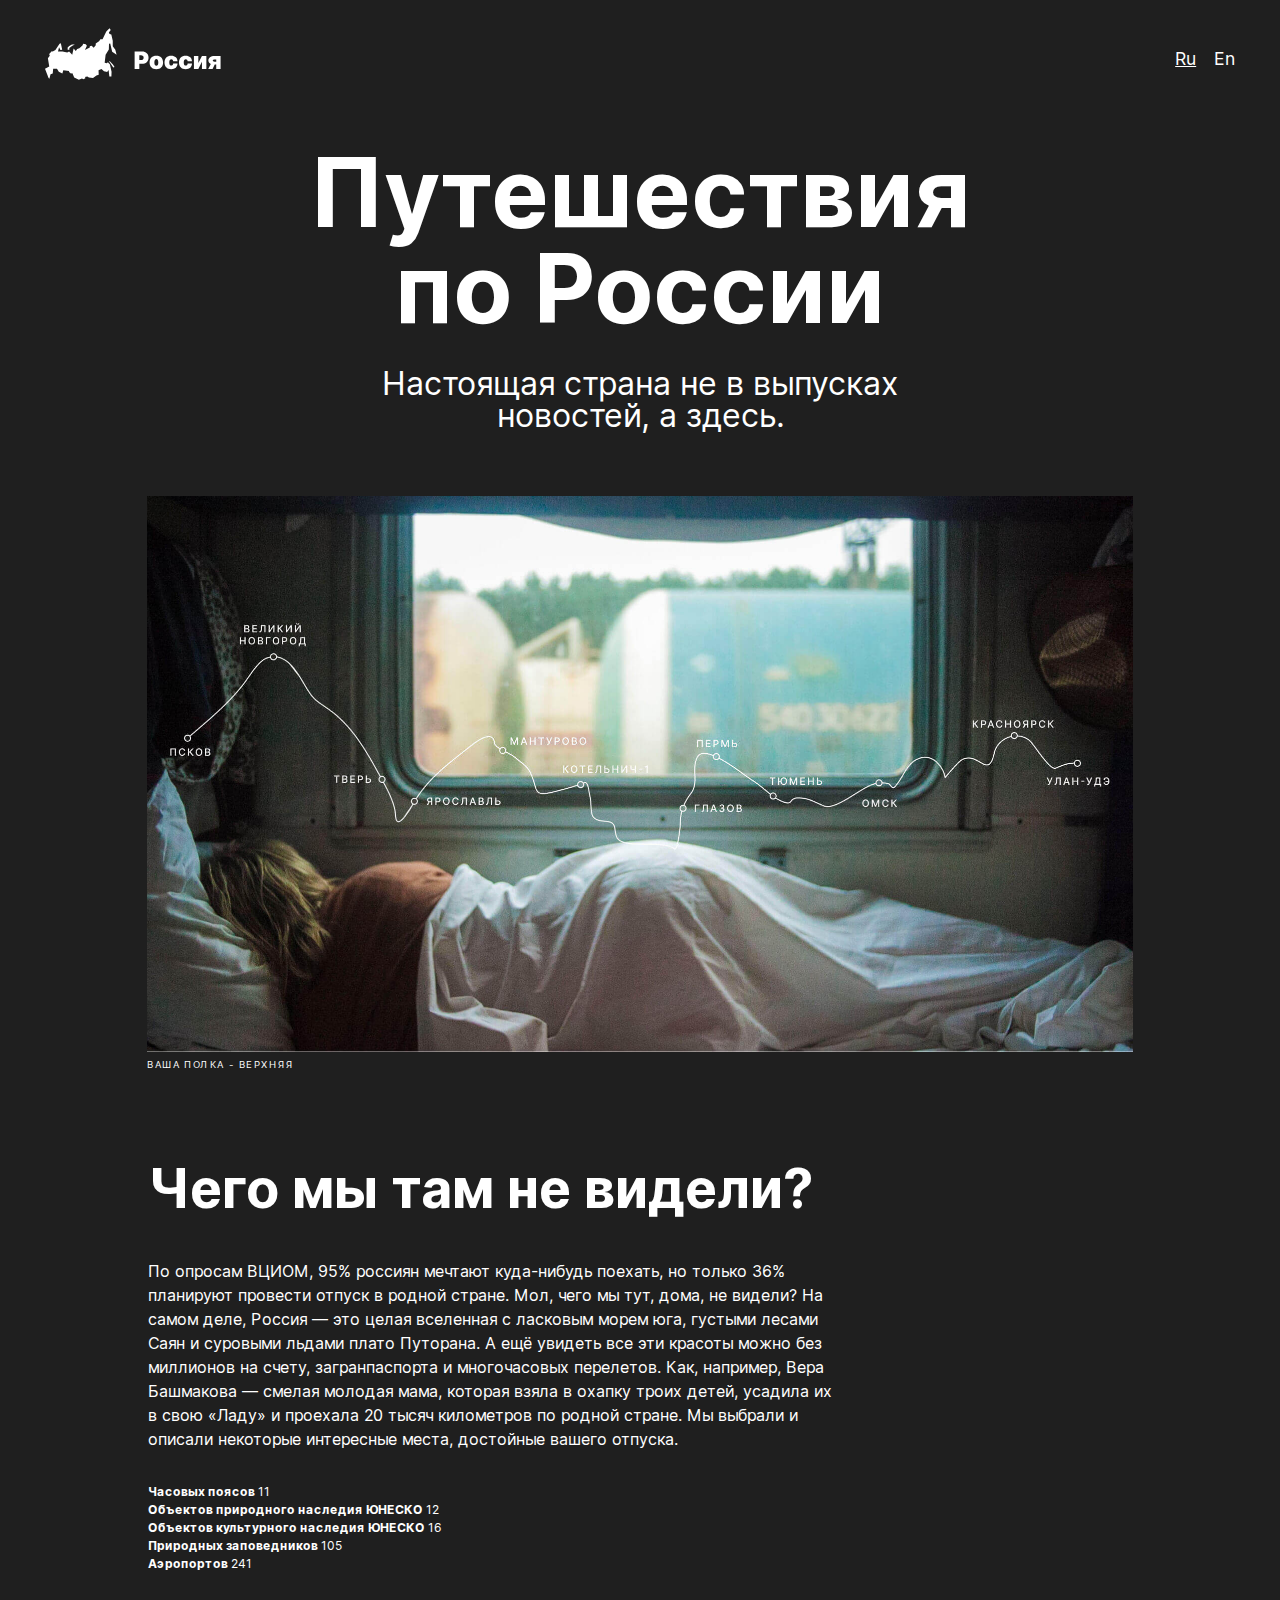
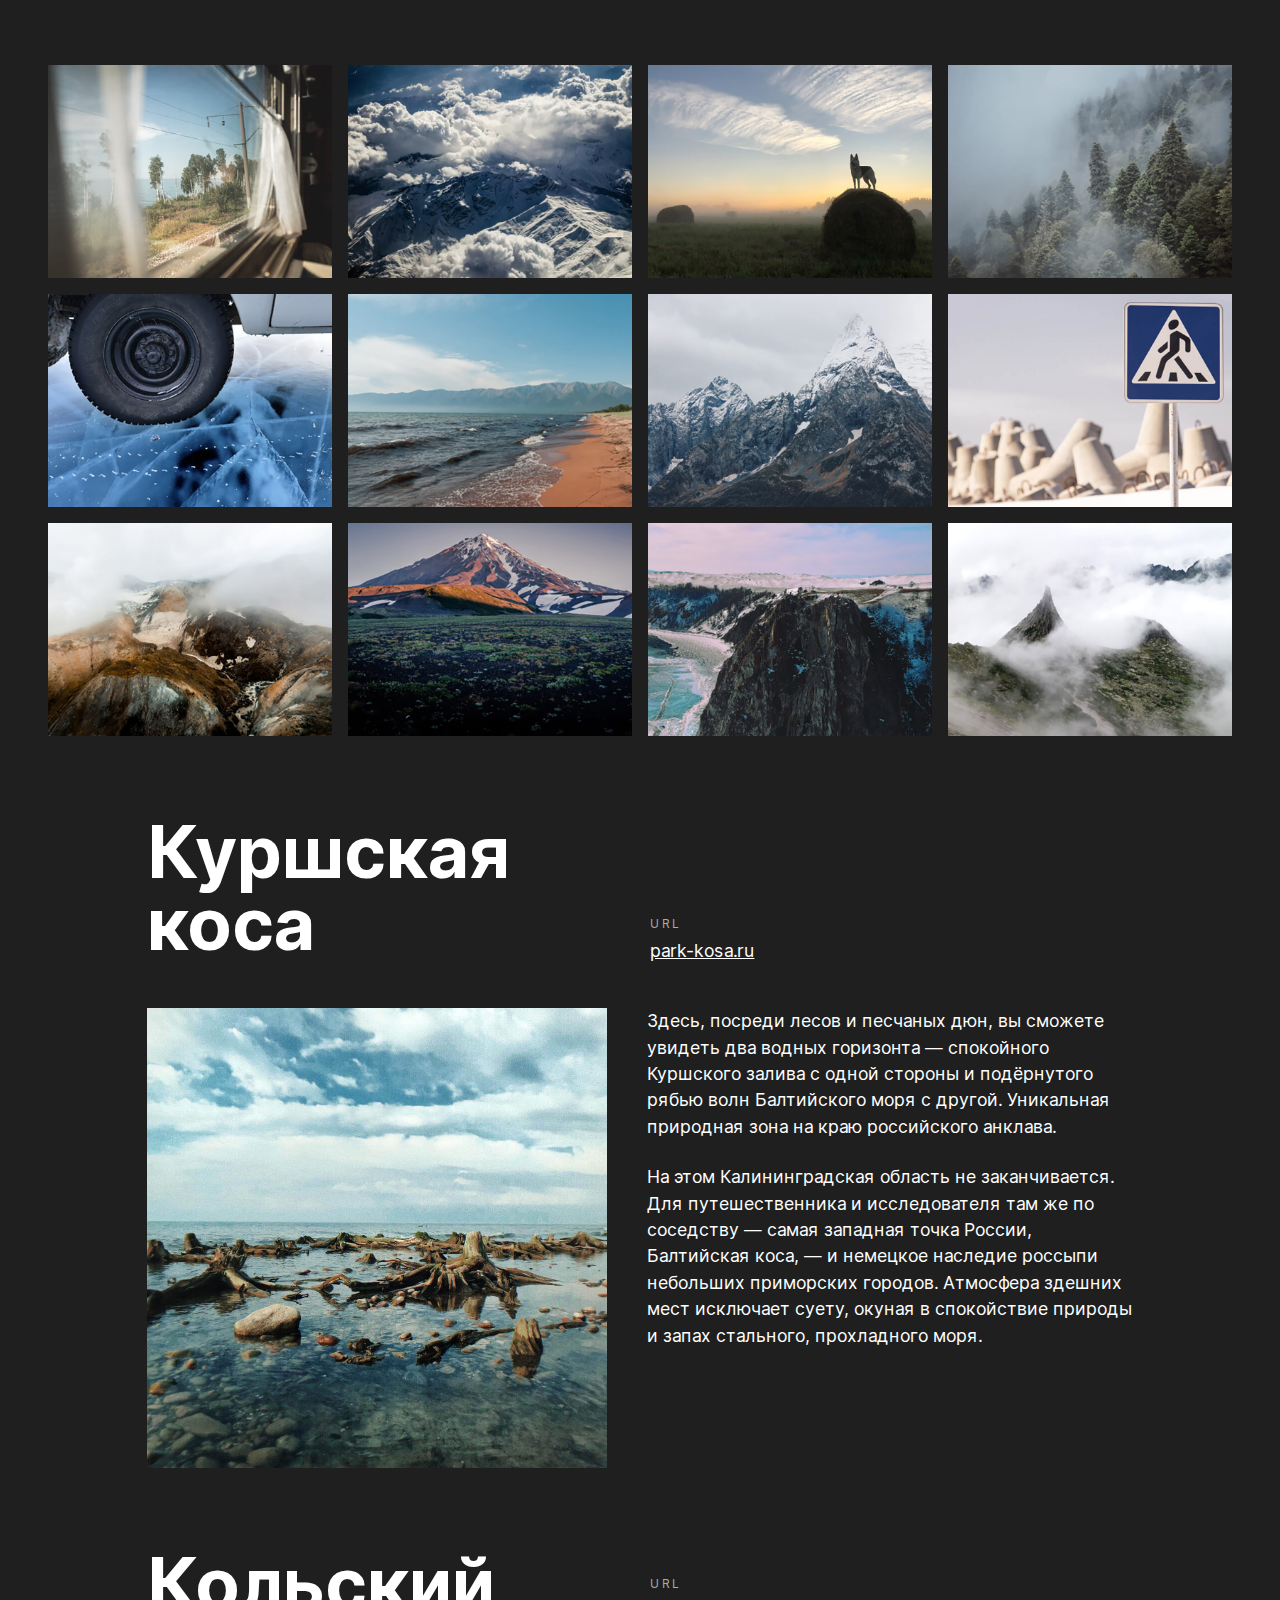
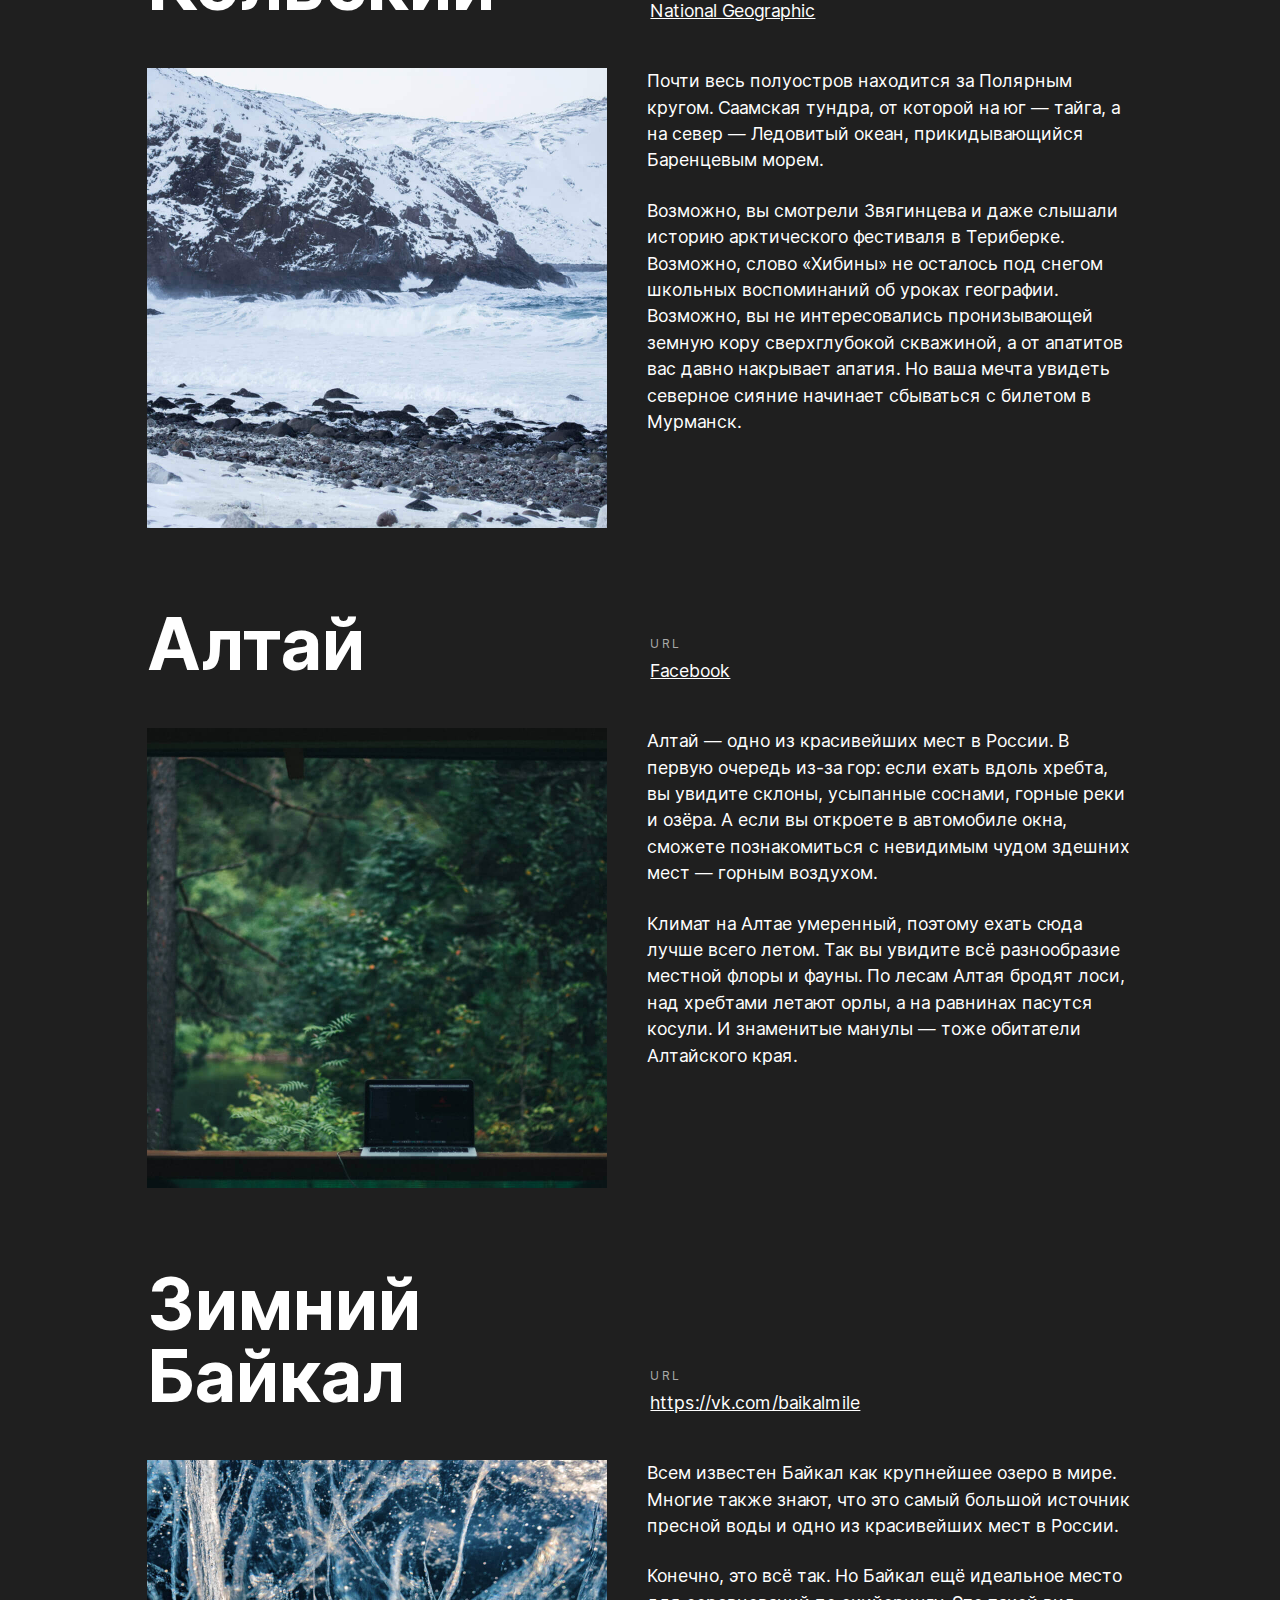
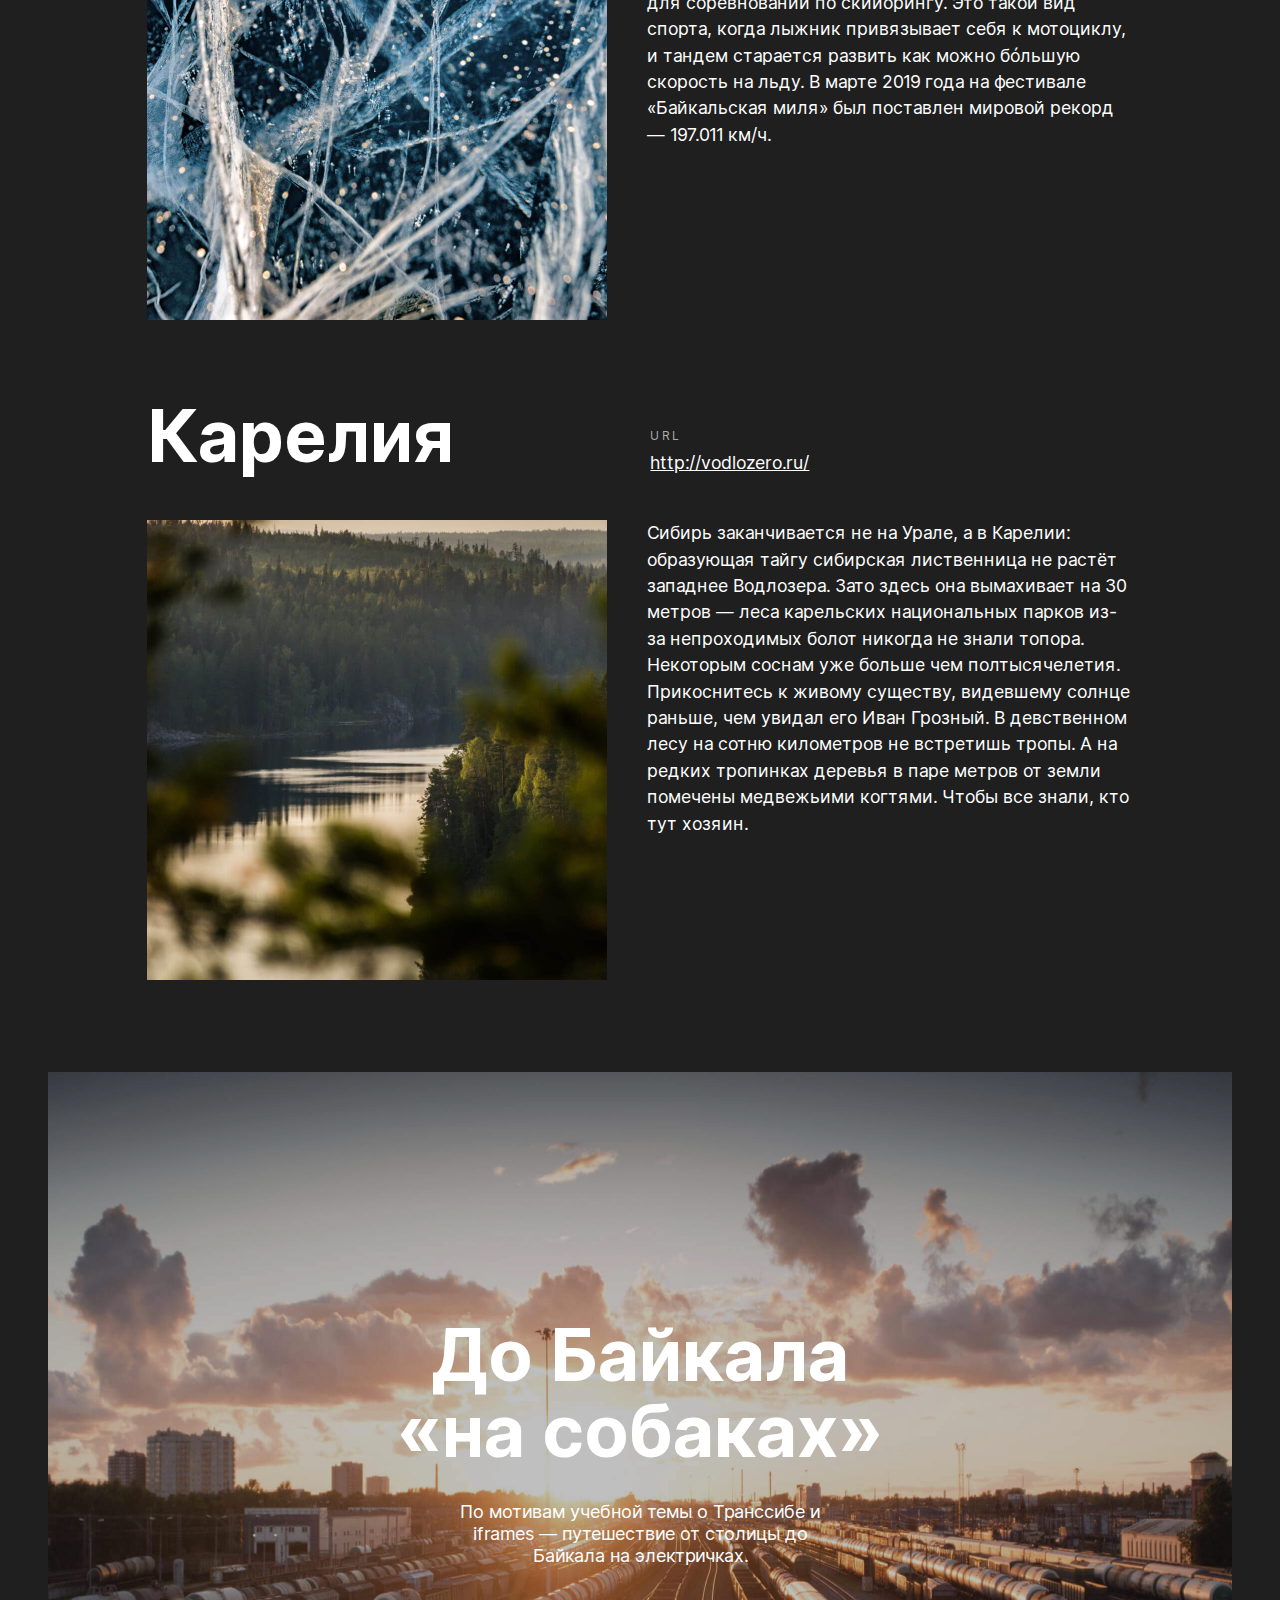
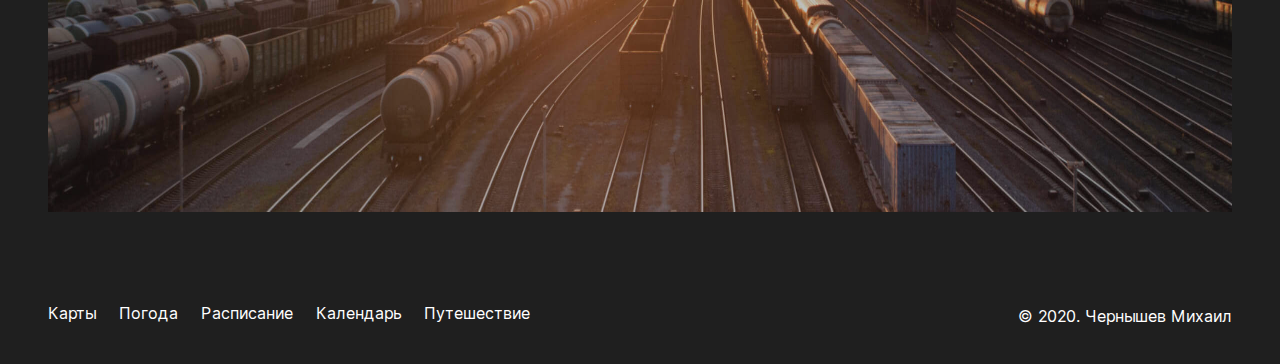
==== index.html @ 27716bd6 "Add files via upload" ====
<!DOCTYPE html>
<html lang="en">
<head>
    <meta charset="UTF-8">
    <meta name="viewport" content="width=device-width, initial-scale=1.0">
    <meta name="viewport" content="width=device-width, initial-scale=1">
    <html lang="ru">
    <link rel="stylesheet" href="./pages/index.css"> 
    <title>russian-travel</title>
</head>
<body>
    <div class="page">
        <header class="header">
            <img class="header__logo" src="./sprint-3-images/header-logo.svg" alt="логотип">
            <p class="header__lang-link">Ru</p>
            <p class="header__lang-link">En</p>
        </header>

        <main class="content">
            <section class="lead">
                <h1 class="lead__title">Путешествия по России</h1>
                <h2 class="lead__subtitle">Настоящая страна не в выпусках новостей, а здесь.</h2>
                <img class="lead__image" src="./sprint-3-images/lead-polka.jpg" alt="Фотография из поезда">
                <p class="lead__caption">Ваша полка - верхняя</p>
            </section>

            <section class="intro">
                <h2 class="intro__title">Чего мы там не видели?</h2>
                <p class="intro__text">По опросам ВЦИОМ, 95% россиян мечтают куда-нибудь поехать, но только 36% планируют провести отпуск в родной стране. Мол, чего мы тут, дома, не видели? На самом деле, Россия — это целая вселенная с ласковым морем юга, густыми лесами Саян и суровыми льдами плато Путорана. А ещё увидеть все эти красоты можно без миллионов на счету, загранпаспорта и многочасовых перелетов. Как, например, Вера Башмакова — смелая молодая мама, которая взяла в охапку троих детей, усадила их в свою «Ладу» и проехала 20 тысяч километров по родной стране. Мы выбрали и описали некоторые интересные места, достойные вашего отпуска.</p>
                <ul class="intro__list">
                    <li><b>Часовых поясов</b> 11</li>
                    <li><b>Объектов природного наследия ЮНЕСКО</b> 12</li>
                    <li><b>Объектов культурного наследия ЮНЕСКО</b> 16</li>
                    <li><b>Природных заповедников</b> 105</li>
                    <li><b>Аэропортов</b> 241</li>
                </ul>
            </section>
            <section class="photo-grid">
                <img class="photo-grid__item" src="./sprint-3-images/photo-grid-train.jpg" alt="Здесь была красивая картинка из путешествия">
                <img class="photo-grid__item" src="./sprint-3-images/photo-grid-atharva-tulsi.jpg" alt="Здесь была красивая картинка из путешествия">
                <img class="photo-grid__item" src="./sprint-3-images/photo-grid-tuman.jpg" alt="Здесь была красивая картинка из путешествия">
                <img class="photo-grid__item" src="./sprint-3-images/photo-grid-sochi.jpg" alt="Здесь была красивая картинка из путешествия">
                <img class="photo-grid__item" src="./sprint-3-images/photo-grid-arisa.jpg" alt="Здесь была красивая картинка из путешествия">
                <img class="photo-grid__item" src="./sprint-3-images/photo-grid-baikal.jpg" alt="Здесь была красивая картинка из путешествия">
                <img class="photo-grid__item" src="./sprint-3-images/photo-grid-elbrus.jpg" alt="Здесь была красивая картинка из путешествия">
                <img class="photo-grid__item" src="./sprint-3-images/photo-grid-kondratiev.jpg" alt="Здесь была красивая картинка из путешествия">
                <img class="photo-grid__item" src="./sprint-3-images/photo-grid-kamchatka-1.jpg" alt="Здесь была красивая картинка из путешествия">
                <img class="photo-grid__item" src="./sprint-3-images/photo-grid-kamchatka-2.jpg" alt="Здесь была красивая картинка из путешествия">
                <img class="photo-grid__item" src="./sprint-3-images/photo-grid-baikal-2.jpg" alt="Здесь была красивая картинка из путешествия">
                <img class="photo-grid__item" src="./sprint-3-images/photo-grid-ergaki.jpg" alt="Здесь была красивая картинка из путешествия">
            </section>
            <section class="places">
                <div class="place">
                    <div class="place__row_top">
                        <h2 class="place__title">Куршская коса</h2>
                        <div class="place__website">
                            <p class="place__website__url-heading">URL</p>
                            <a class="place__website__link" href="http://park-kosa.ru">park-kosa.ru</a>
                        </div>
                    </div>
                    <div class="place__row_bottom">
                        <img class="place__image" src="./sprint-3-images/place-kosa.jpg" alt="фотография красот России">
                        <div class="place__text">    
                            <p class="place__paragraph">Здесь, посреди лесов и песчаных дюн, вы сможете увидеть два водных горизонта — спокойного Куршского залива с одной стороны и подёрнутого рябью волн Балтийского моря с другой. Уникальная природная зона на краю российского анклава.</p>
                            <p class="place__paragraph">На этом Калининградская область не заканчивается. Для путешественника и исследователя там же по соседству — самая западная точка России, Балтийская коса, — и немецкое наследие россыпи небольших приморских городов. Атмосфера здешних мест исключает суету, окуная в спокойствие природы и запах стального, прохладного моря.</p>
                        </div>
                    </div>
                </div>

                <div class="place">
                    <div class="place__row_top">
                        <h2 class="place__title">Кольский</h2>
                        <div class="place__website">
                            <p class="place__website__url-heading">URL</p>
                            <a class="place__website__link" href="https://yourshot.nationalgeographic.com/photos/?keywords=kolskiy">National Geographic</a>
                        </div>
                    </div>
                    <div class="place__row_bottom">
                        <img class="place__image" src="./sprint-3-images/place-kolsky.jpg" alt="фотография красот России">
                        <div class="place__text">    
                            <p class="place__paragraph">Почти весь полуостров находится за Полярным кругом. Саамская тундра, от которой на юг — 
                                тайга, а на север — Ледовитый океан, прикидывающийся Баренцевым морем.</p>
                            <p class="place__paragraph">Возможно, вы смотрели Звягинцева и даже слышали историю арктического фестиваля в Териберке. Возможно, слово «Хибины» не осталось под снегом школьных воспоминаний об уроках географии. Возможно, вы не интересовались пронизывающей земную кору сверхглубокой скважиной, а от апатитов вас давно накрывает апатия. Но ваша мечта увидеть северное сияние начинает сбываться с билетом
                                в Мурманск.</p>
                        </div>
                    </div>
                </div>

                <div class="place">
                    <div class="place__row_top">
                        <h2 class="place__title">Алтай</h2>
                        <div class="place__website">
                            <p class="place__website__url-heading">URL</p>
                            <a class="place__website__link" href="https://www.facebook.com/vera.bashmakova/posts/10156011613718822">Facebook</a>
                        </div>
                    </div>
                    <div class="place__row_bottom">
                        <img class="place__image" src="./sprint-3-images/place-altai.jpg" alt="фотография красот России">
                        <div class="place__text">    
                            <p class="place__paragraph">Алтай — одно из красивейших мест в России. 
                                В первую очередь из-за гор: если ехать вдоль хребта, вы увидите склоны, усыпанные соснами, горные реки и озёра. А если вы откроете в автомобиле окна, сможете познакомиться с невидимым чудом здешних мест — горным воздухом.</p>
                            <p class="place__paragraph">Климат на Алтае умеренный, поэтому ехать сюда лучше всего летом. Так вы увидите всё разнообразие местной флоры и фауны. По лесам Алтая бродят лоси, над хребтами летают орлы, а на равнинах пасутся косули. И знаменитые манулы — тоже обитатели Алтайского края.</p>
                        </div>
                    </div>
                </div>

                <div class="place">
                    <div class="place__row_top">
                        <h2 class="place__title">Зимний Байкал</h2>
                        <div class="place__website">
                            <p class="place__website__url-heading">URL</p>
                            <a class="place__website__link" href="https://vk.com/baikalmile">https://vk.com/baikalmile</a>
                        </div>
                    </div>
                    <div class="place__row_bottom">
                        <img class="place__image" src="./sprint-3-images/place-winter-baikal.jpg" alt="фотография красот России">                        
                        <div class="place__text">    
                            <p class="place__paragraph">Всем известен Байкал как крупнейшее озеро 
                                в мире. Многие также знают, что это самый большой источник пресной воды и одно из красивейших мест в России.</p>
                            <p class="place__paragraph">Конечно, это всё так. Но Байкал ещё идеальное место для соревнований по скийорингу. Это такой вид спорта, когда лыжник привязывает себя 
                                к мотоциклу, и тандем старается развить как можно бóльшую скорость на льду. В марте 2019 года на фестивале «Байкальская миля» был поставлен мировой рекорд — 197.011 км/ч.</p>
                        </div>
                    </div>
                </div>

                <div class="place">
                    <div class="place__row_top">
                        <h2 class="place__title">Карелия</h2>
                        <div class="place__website">
                            <p class="place__website__url-heading">URL</p>
                            <a class="place__website__link" href="http://vodlozero.ru">http://vodlozero.ru/</a>
                        </div>
                    </div>
                    <div class="place__row_bottom">
                        <img class="place__image" src="./sprint-3-images/place-karelia.jpg" alt="фотография красот России">
                        <div class="place__text">
                            <p class="place__paragraph">Сибирь заканчивается не на Урале, а в Карелии: образующая тайгу сибирская лиственница не растёт западнее Водлозера. Зато здесь она вымахивает на 30 метров — леса карельских национальных парков из-за непроходимых болот никогда не знали топора. Некоторым соснам уже больше чем полтысячелетия. Прикоснитесь к живому существу, видевшему солнце раньше, чем увидал его Иван Грозный. 
                            В девственном лесу на сотню километров не встретишь тропы. А на редких тропинках деревья 
                            в паре метров от земли помечены медвежьими когтями. Чтобы все знали, кто тут хозяин.</p>
                        </div>
                    </div>
                </div>

            </section>
            <section class="cover">
                <a href="https://stampsy.com/na-elektrichkakh-do-baikala">
                    <div class="cover__overlay">
                        <h2 class="cover__title">До Байкала «на собаках»</h2>
                        <h3 class="cover__subtitle">По мотивам учебной темы о Транссибе и iframes — путешествие от столицы до Байкала на электричках.</h3>
                    </div>
                    <div class="cover__background">
                        <img class="cover__background" src="./sprint-3-images/cover-trains.jpg" alt="Тут была фотография стоянки поездов"> 
                    </div>
                </a>
                
                
            </section>
        </main>
        
        <footer class="footer">
            <a class="footer__link" href="https://yandex.ru/maps">Карты</a>
            <a class="footer__link" href="https://yandex.ru/pogoda">Погода</a>
            <a class="footer__link" href="https://rasp.yandex.ru">Расписание</a>
            <a class="footer__link" href="https://calendar.yandex.ru">Календарь</a>
            <a class="footer__link" href="https://travel.yandex.ru">Путешествие</a>
            <p class="footer__copyright">&copy; 2020. Чернышев Михаил</p>
        </footer> 
    </div>
                        
</body>
</html>
---- pages/index.css ----
@import url(../root/normalize.css);
@import url(../blocks/cover/cover.css);
@import url(../blocks/footer/footer.css);
@import url(../blocks/header/header.css);
@import url(../blocks/intro/intro.css);
@import url(../blocks/lead/lead.css);
@import url(../blocks/photo-grid/photo-grid.css);
@import url(../blocks/places/places.css);
@import url(../blocks/page/page.css);
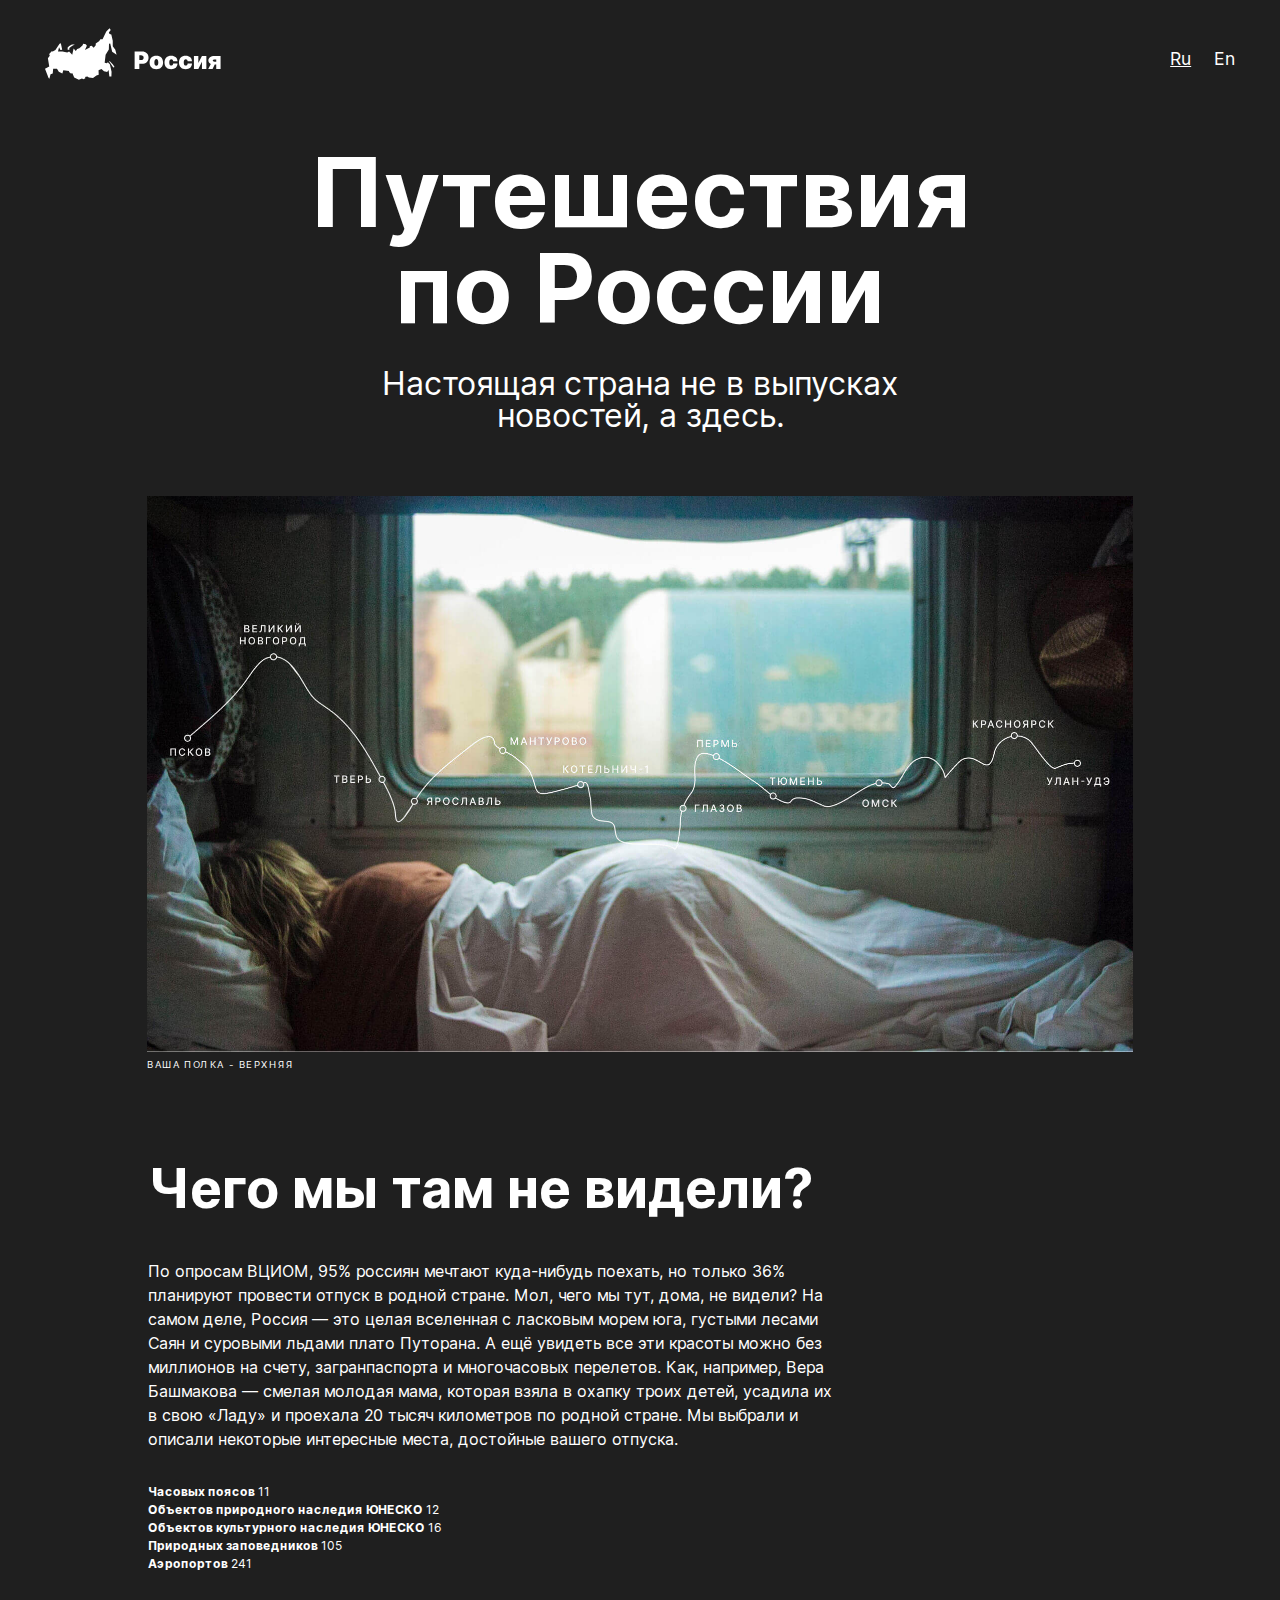
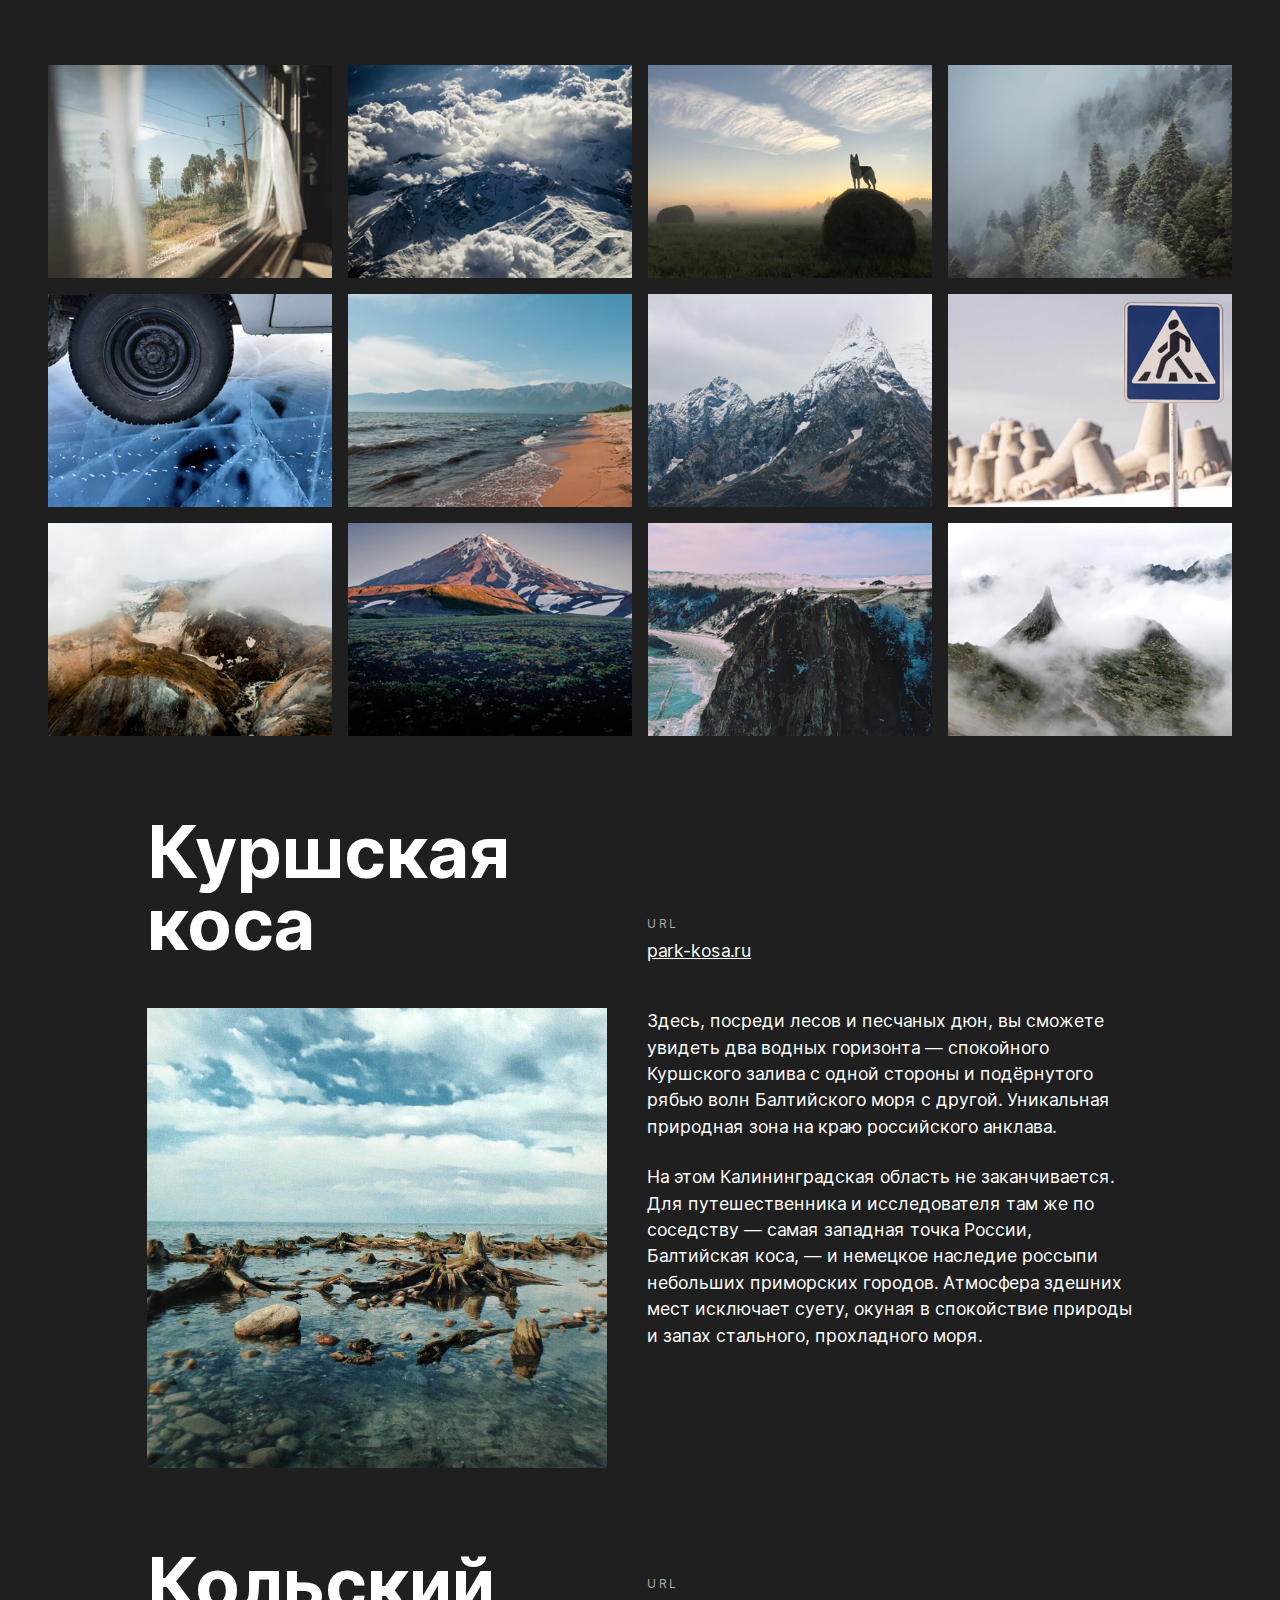
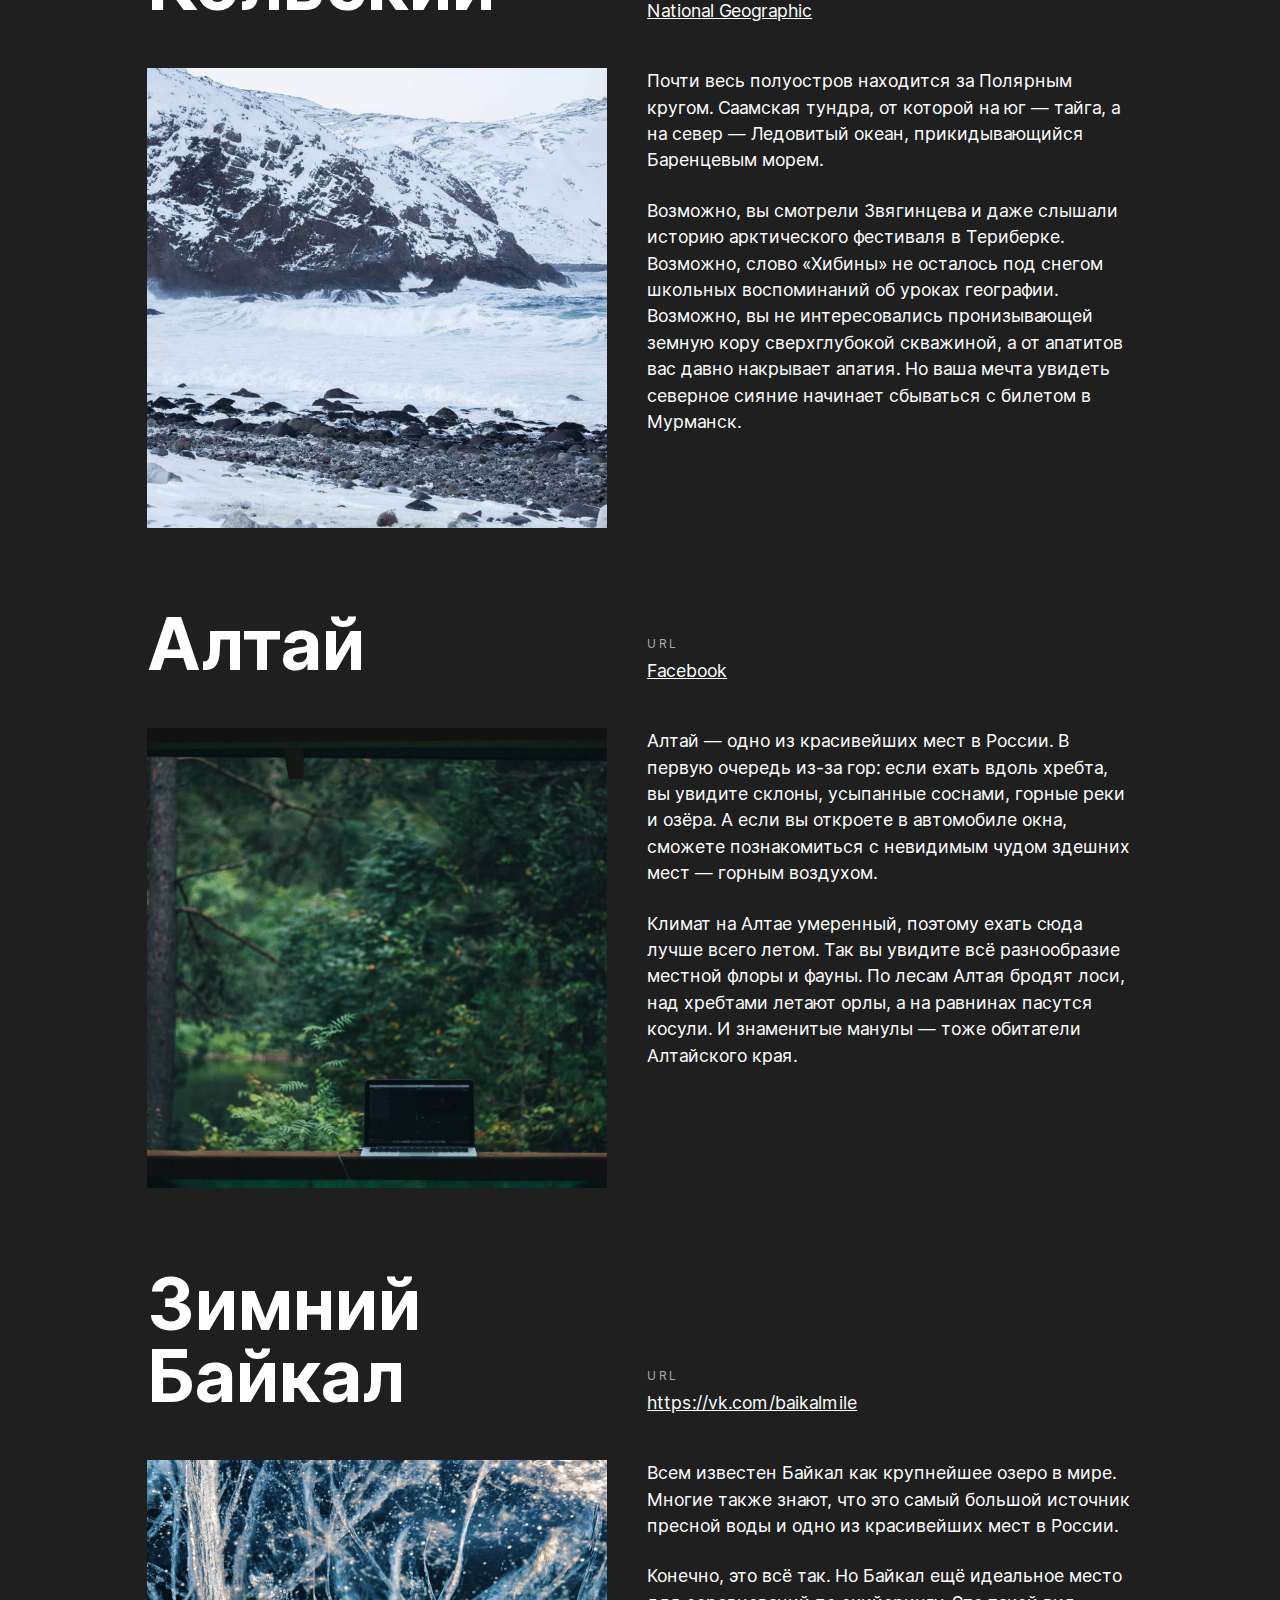
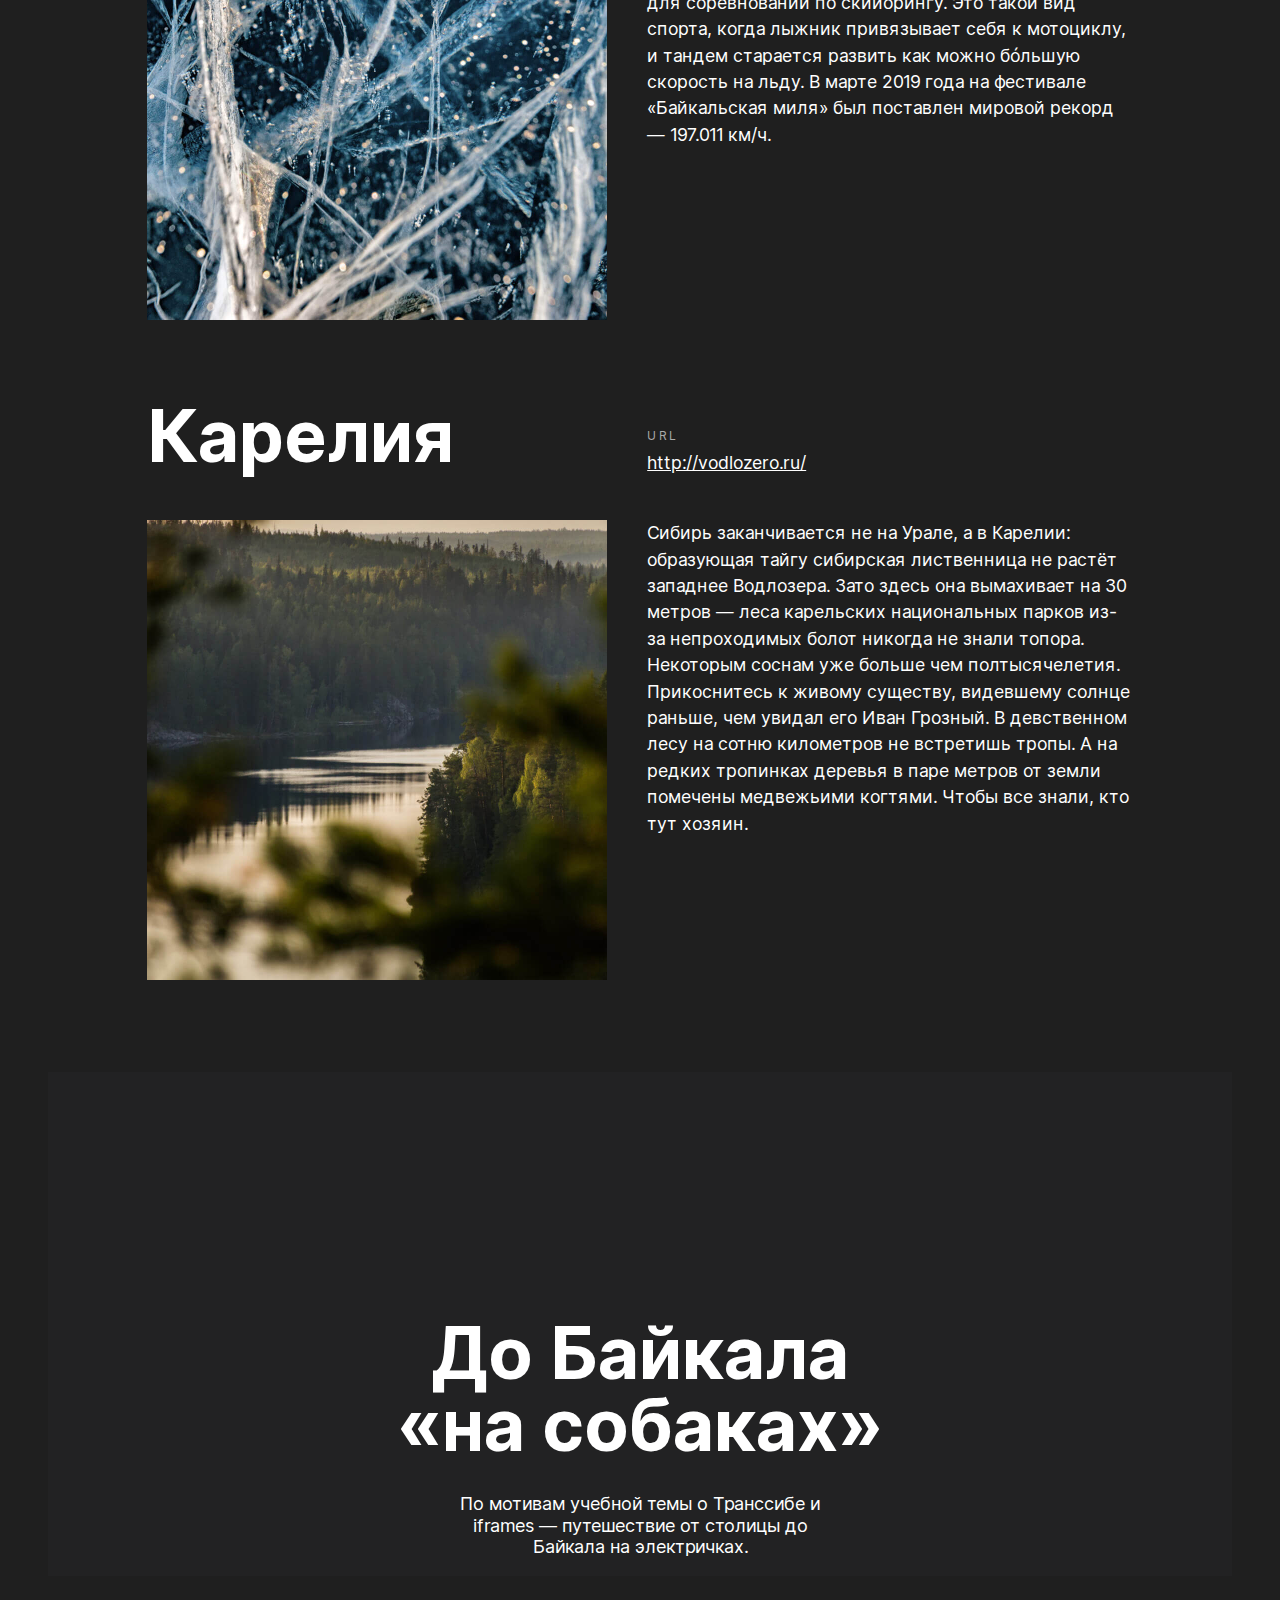
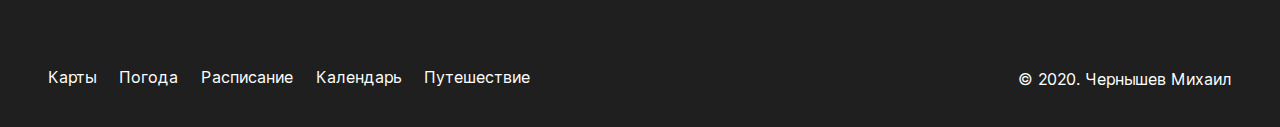
==== commit d9fdbe9a: "Add files via upload" ====
--- a/index.html
+++ b/index.html
@@ -1,10 +1,8 @@
 <!DOCTYPE html>
-<html lang="en">
+<html lang="ru">
 <head>
     <meta charset="UTF-8">
     <meta name="viewport" content="width=device-width, initial-scale=1.0">
-    <meta name="viewport" content="width=device-width, initial-scale=1">
-    <html lang="ru">
     <link rel="stylesheet" href="./pages/index.css"> 
     <title>russian-travel</title>
 </head>
@@ -12,8 +10,10 @@
     <div class="page">
         <header class="header">
             <img class="header__logo" src="./sprint-3-images/header-logo.svg" alt="логотип">
-            <p class="header__lang-link">Ru</p>
-            <p class="header__lang-link">En</p>
+            <div clas="header__lang-link">
+                <p class="header__lang-link">Ru</p>
+                <p class="header__lang-link">En</p> 
+            </div>
         </header>
 
         <main class="content">
@@ -142,19 +142,13 @@
                 </div>
 
             </section>
+
             <section class="cover">
-                <a href="https://stampsy.com/na-elektrichkakh-do-baikala">
-                    <div class="cover__overlay">
-                        <h2 class="cover__title">До Байкала «на собаках»</h2>
-                        <h3 class="cover__subtitle">По мотивам учебной темы о Транссибе и iframes — путешествие от столицы до Байкала на электричках.</h3>
-                    </div>
-                    <div class="cover__background">
-                        <img class="cover__background" src="./sprint-3-images/cover-trains.jpg" alt="Тут была фотография стоянки поездов"> 
-                    </div>
-                </a>
-                
-                
-            </section>
+                <a href="https://stampsy.com/na-elektrichkakh-do-baikala" class="cover__overlay">
+                  <h2 class="cover__title">До Байкала «на собаках»</h2>
+                   <p class="cover__subtitle">По мотивам учебной темы о Транссибе и iframes — путешествие от столицы до Байкала на электричках.</p>
+                </a>              
+    </section>
         </main>
         
         <footer class="footer">
--- a/pages/index.css
+++ b/pages/index.css
@@ -5,5 +5,17 @@
 @import url(../blocks/intro/intro.css);
 @import url(../blocks/lead/lead.css);
 @import url(../blocks/photo-grid/photo-grid.css);
-@import url(../blocks/places/places.css);
-@import url(../blocks/page/page.css);+@import url(../blocks/place/place.css);
+@import url(../blocks/page/page.css);
+
+@font-face{
+    src: url('../../Inter-3.13/Inter Web/Inter-Regular.woff2') format('woff2'),
+         url('../../Inter-3.13/Inter Web/Inter-Regular.woff') format('woff');
+    font-family: 'Inter';
+}
+@font-face{
+    src: url('../../Inter-3.13/Inter Web/Inter-Bold.woff2') format('woff2'),
+         url('../../Inter-3.13/Inter Web/Inter-Bold.woff') format('woff');
+    font-family: 'Inter';
+    font-weight: bold;
+}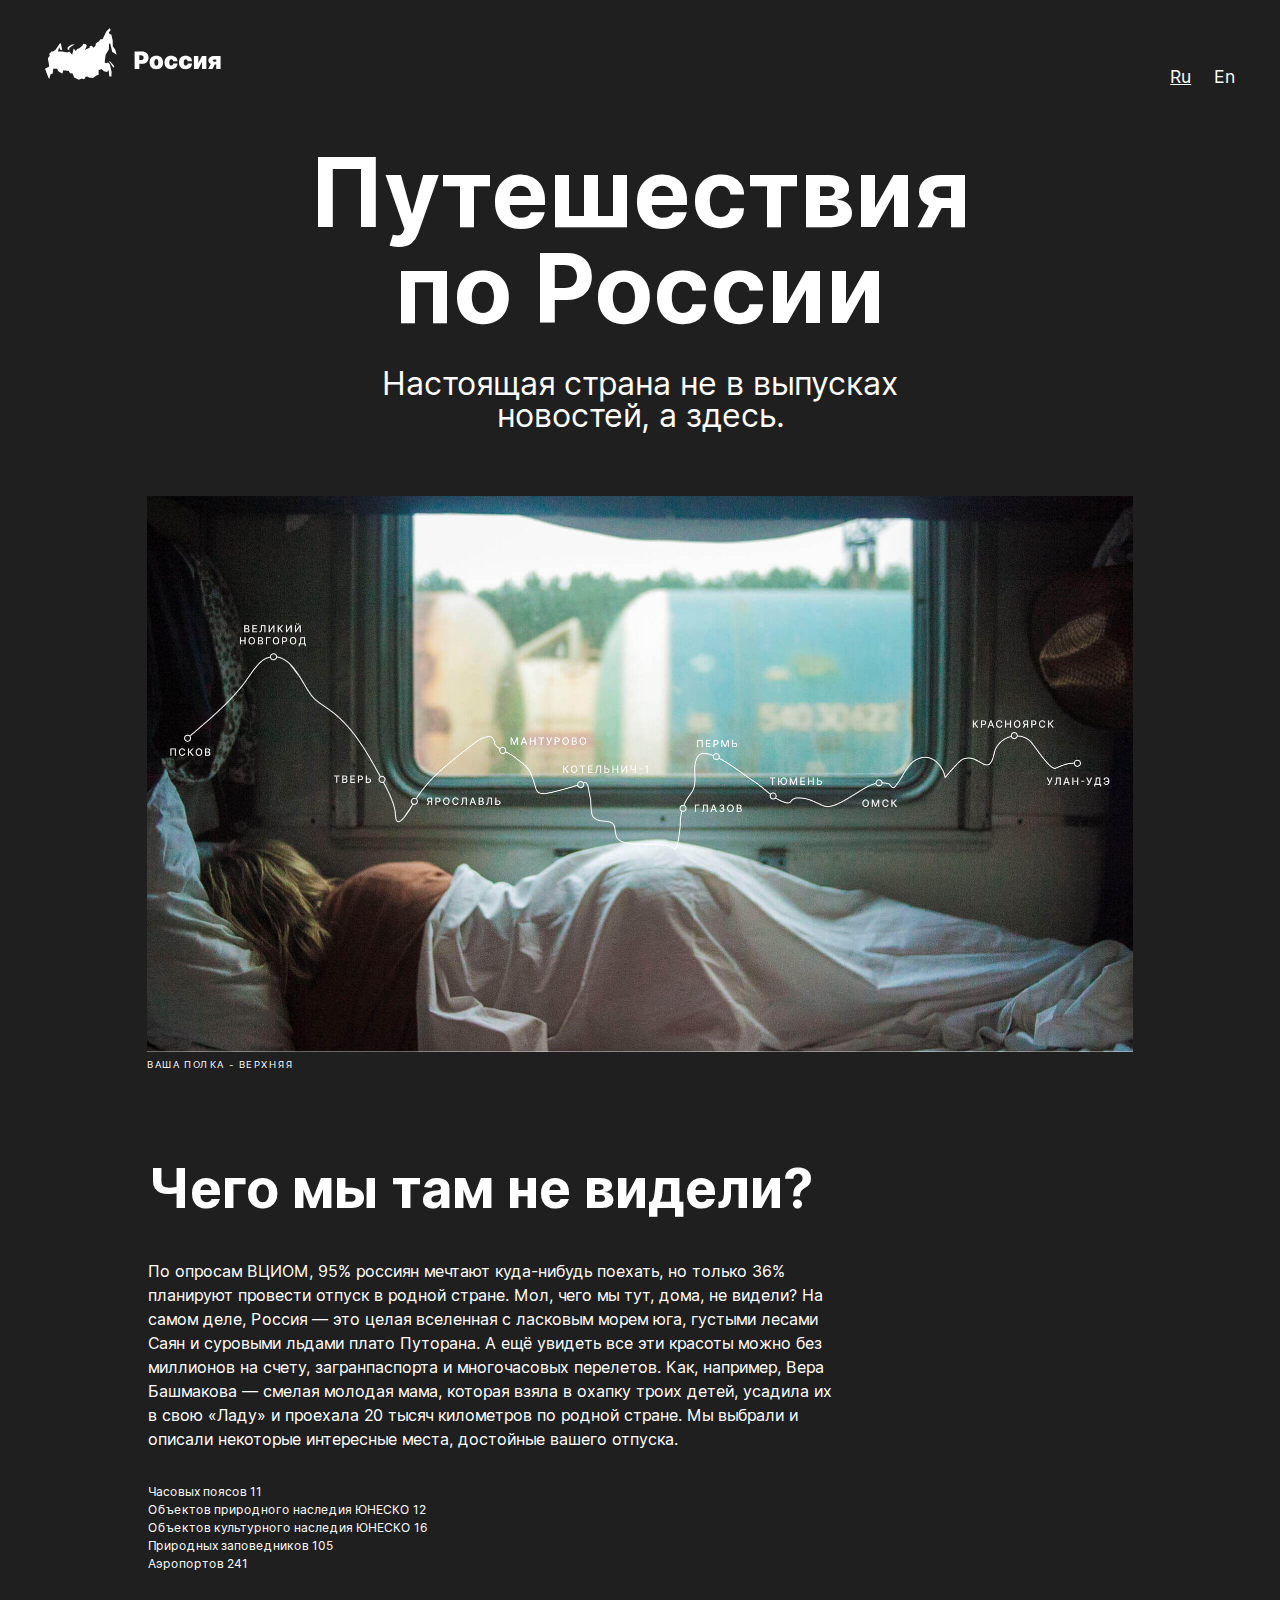
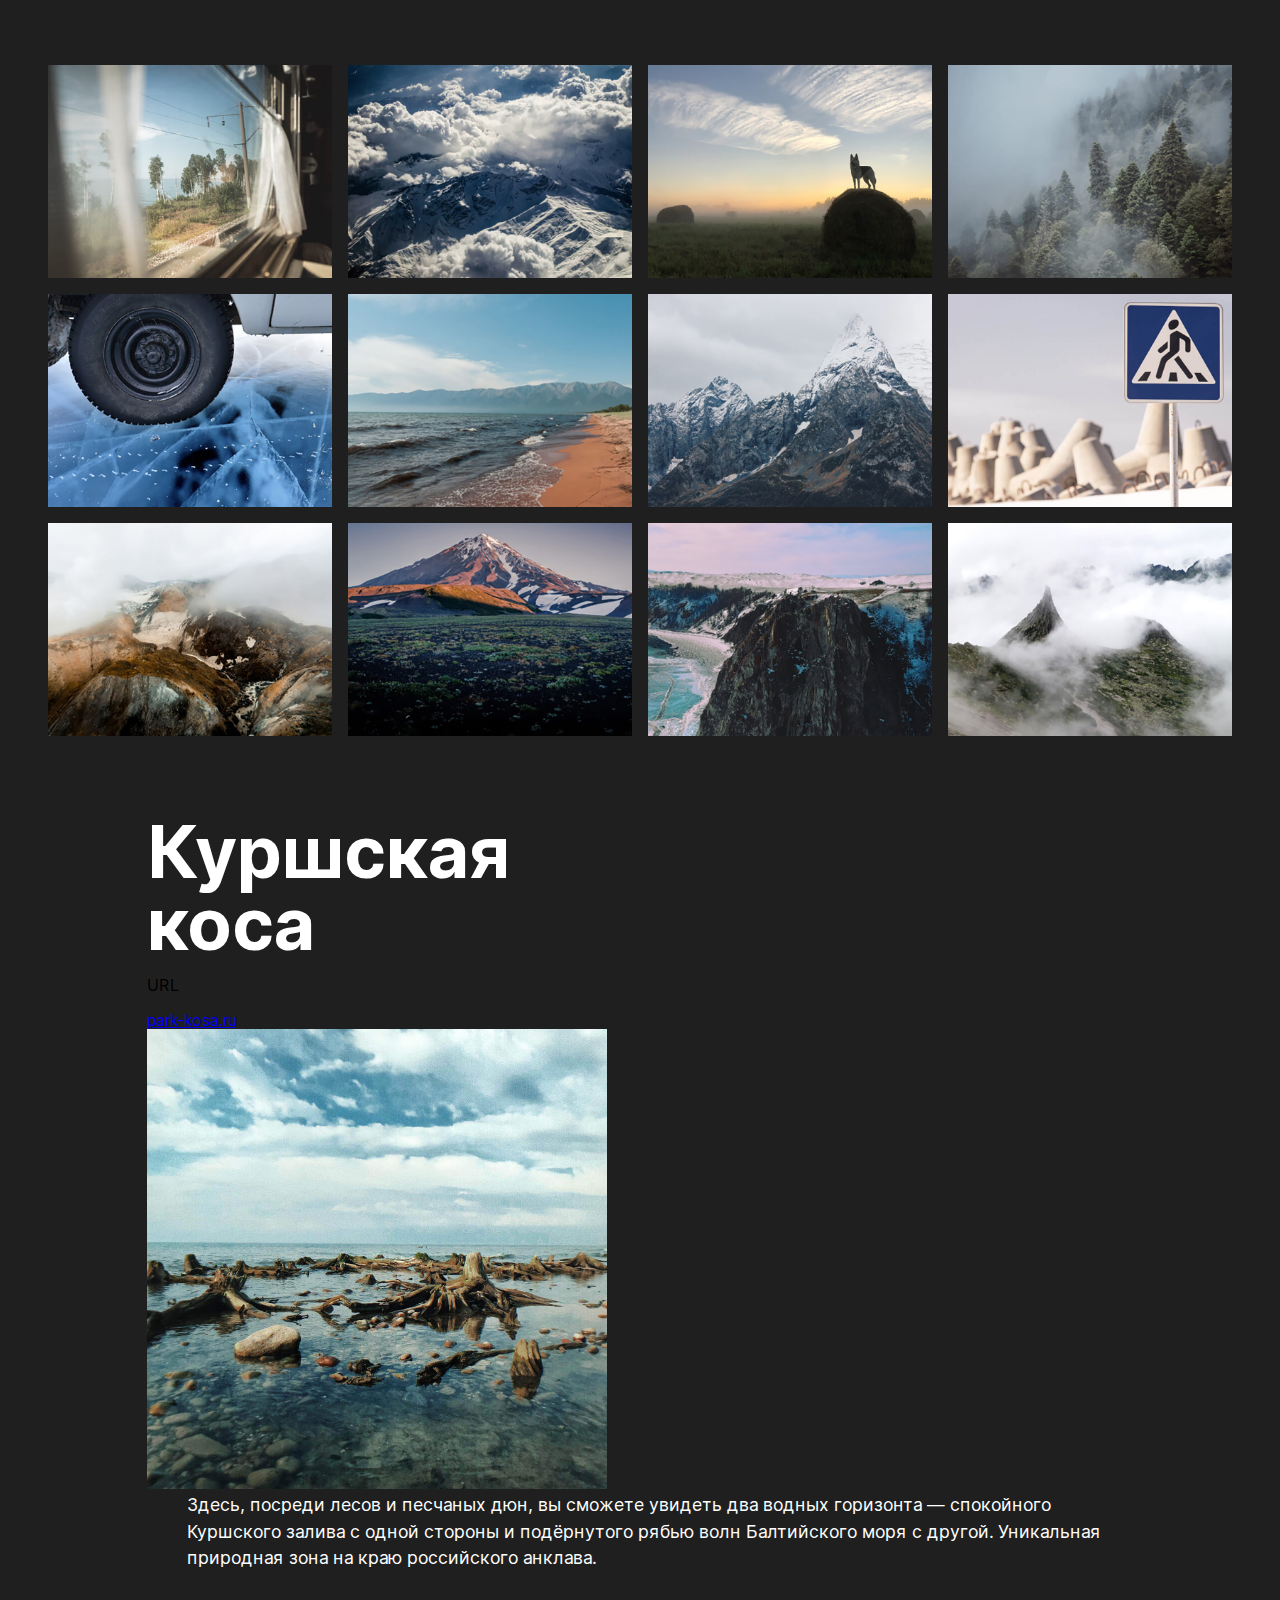
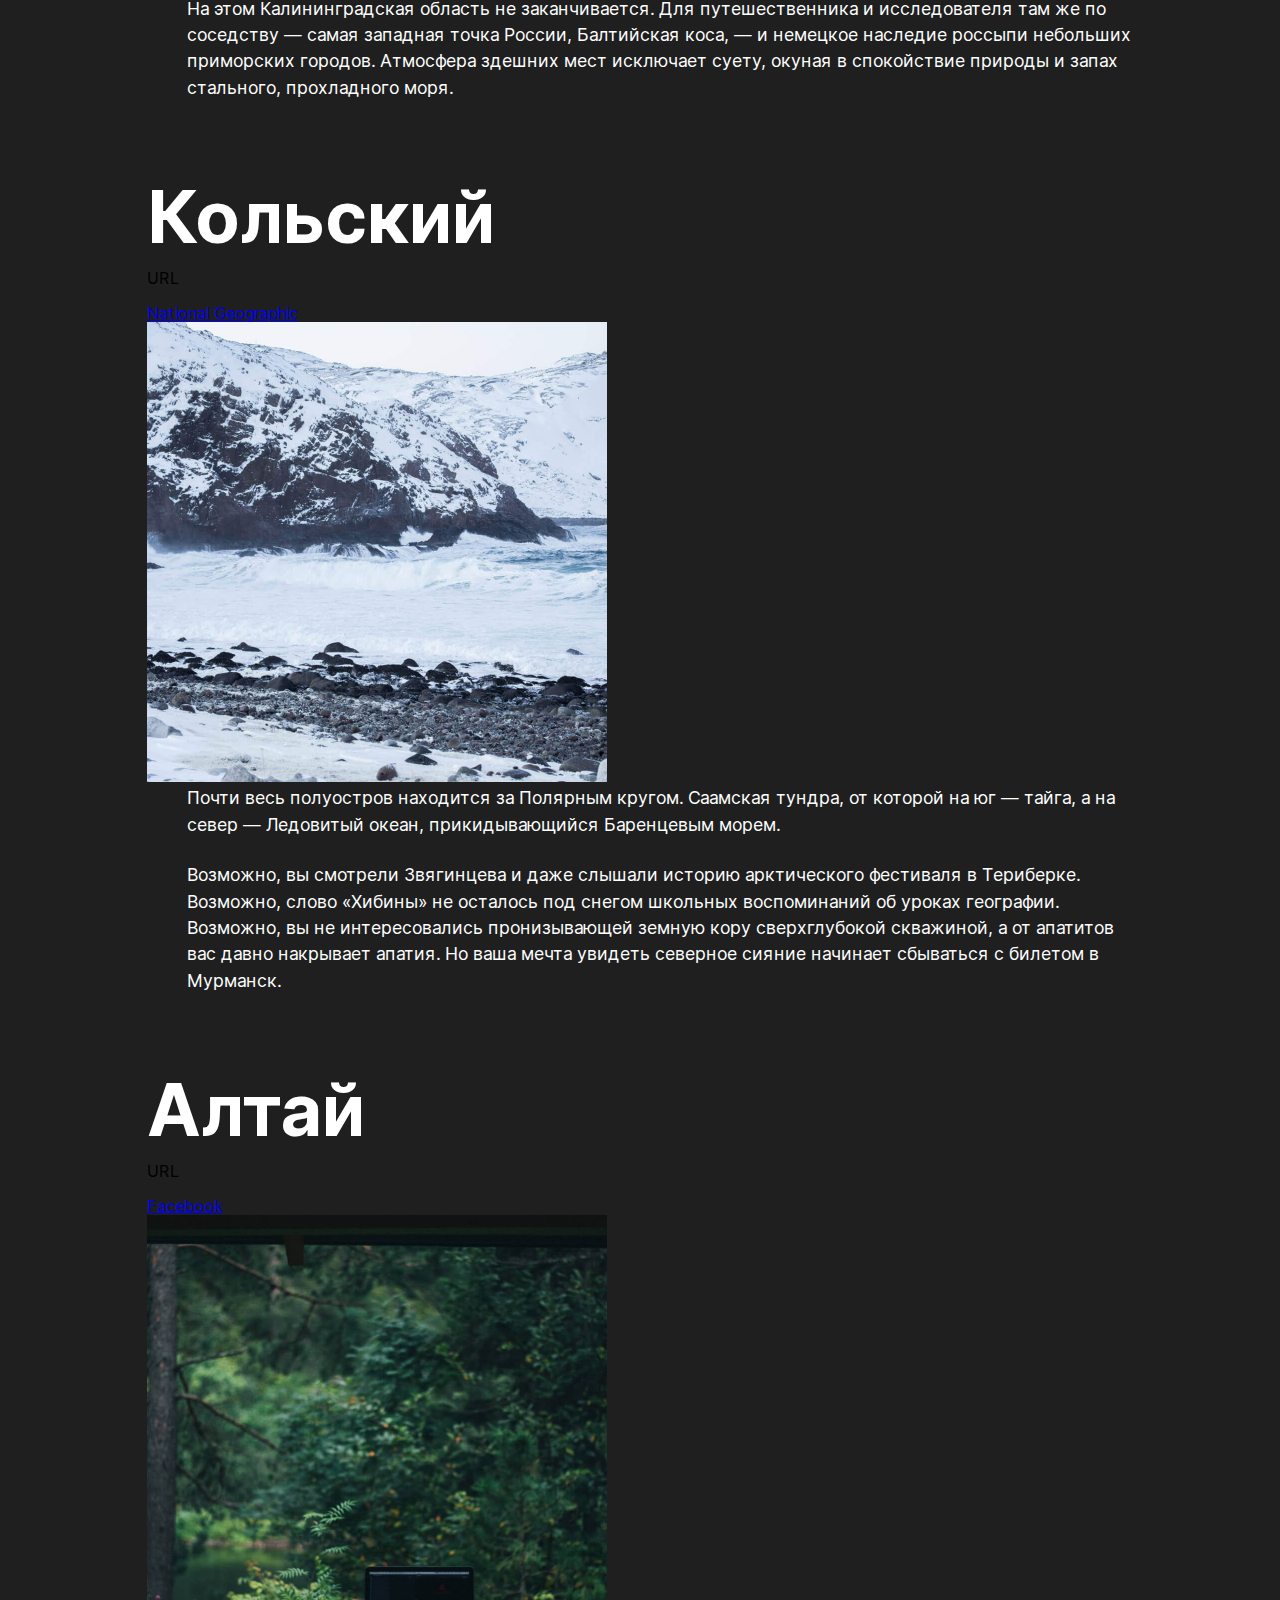
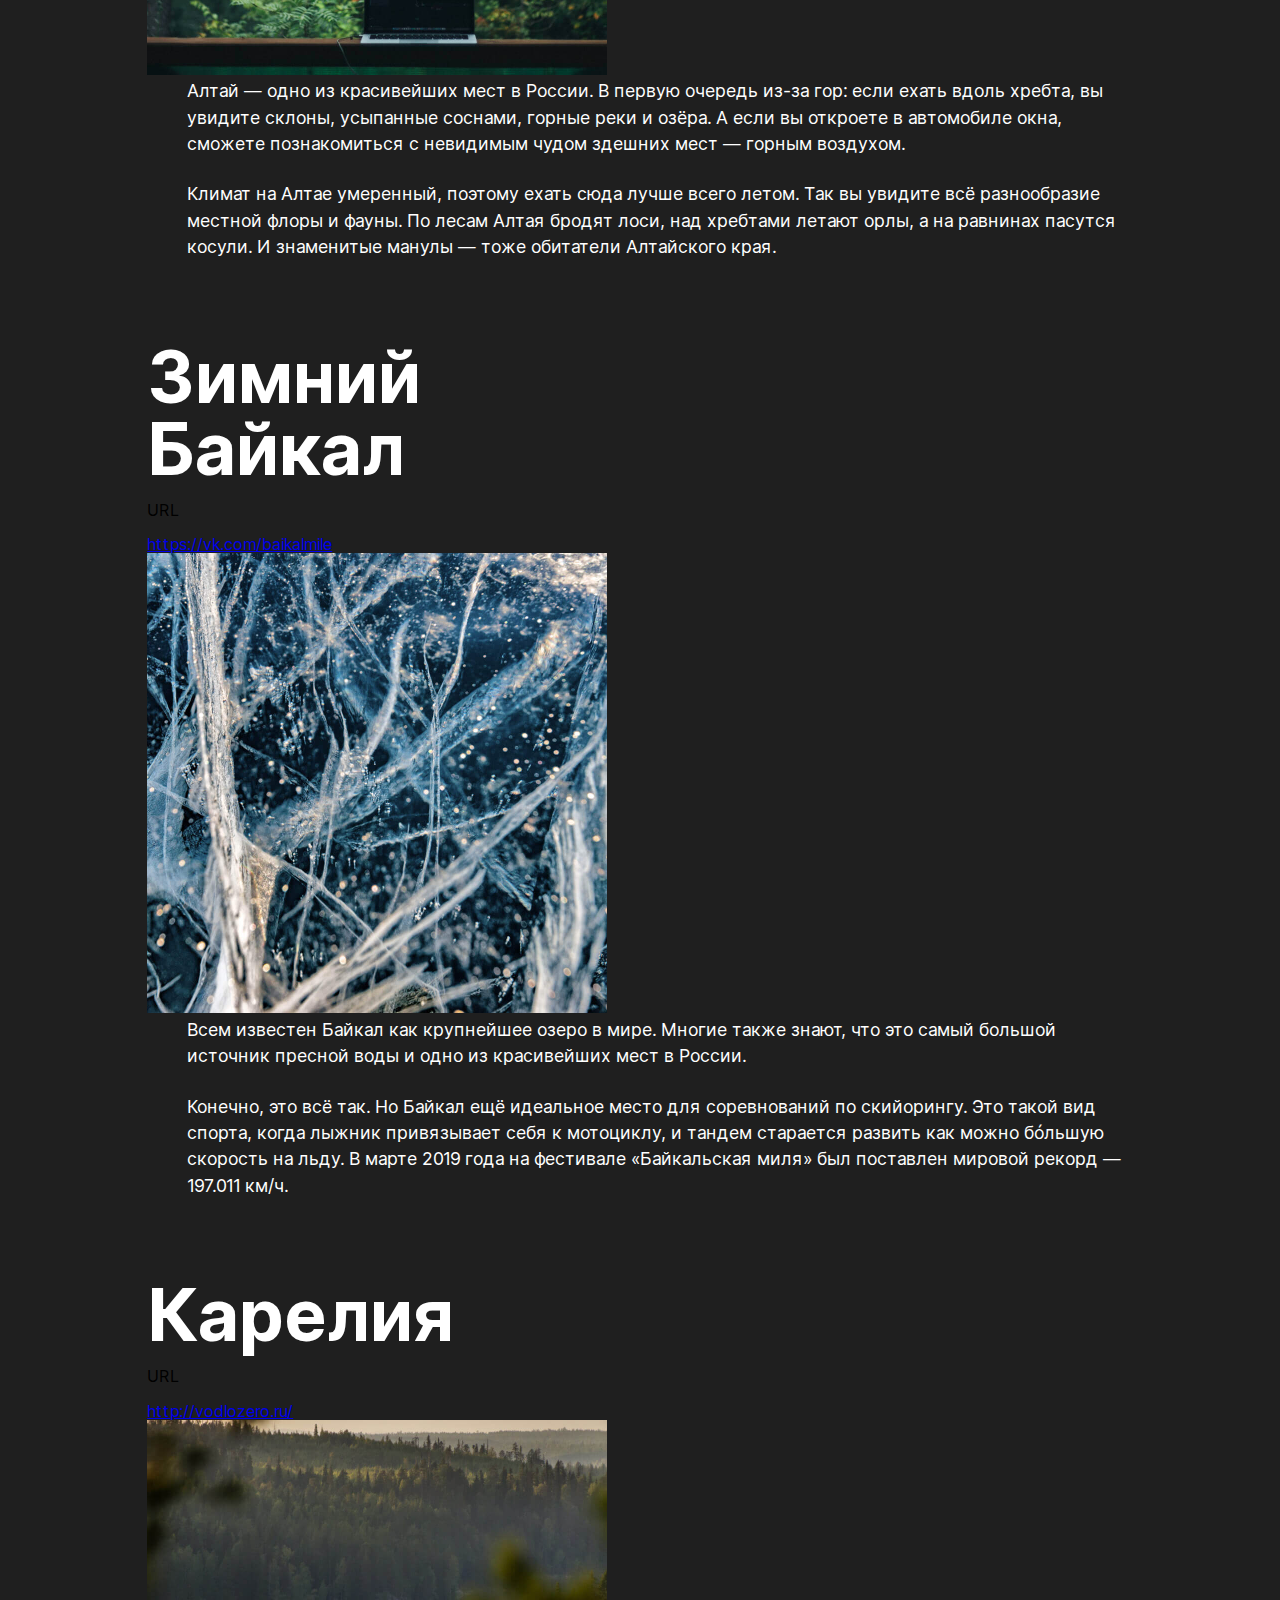
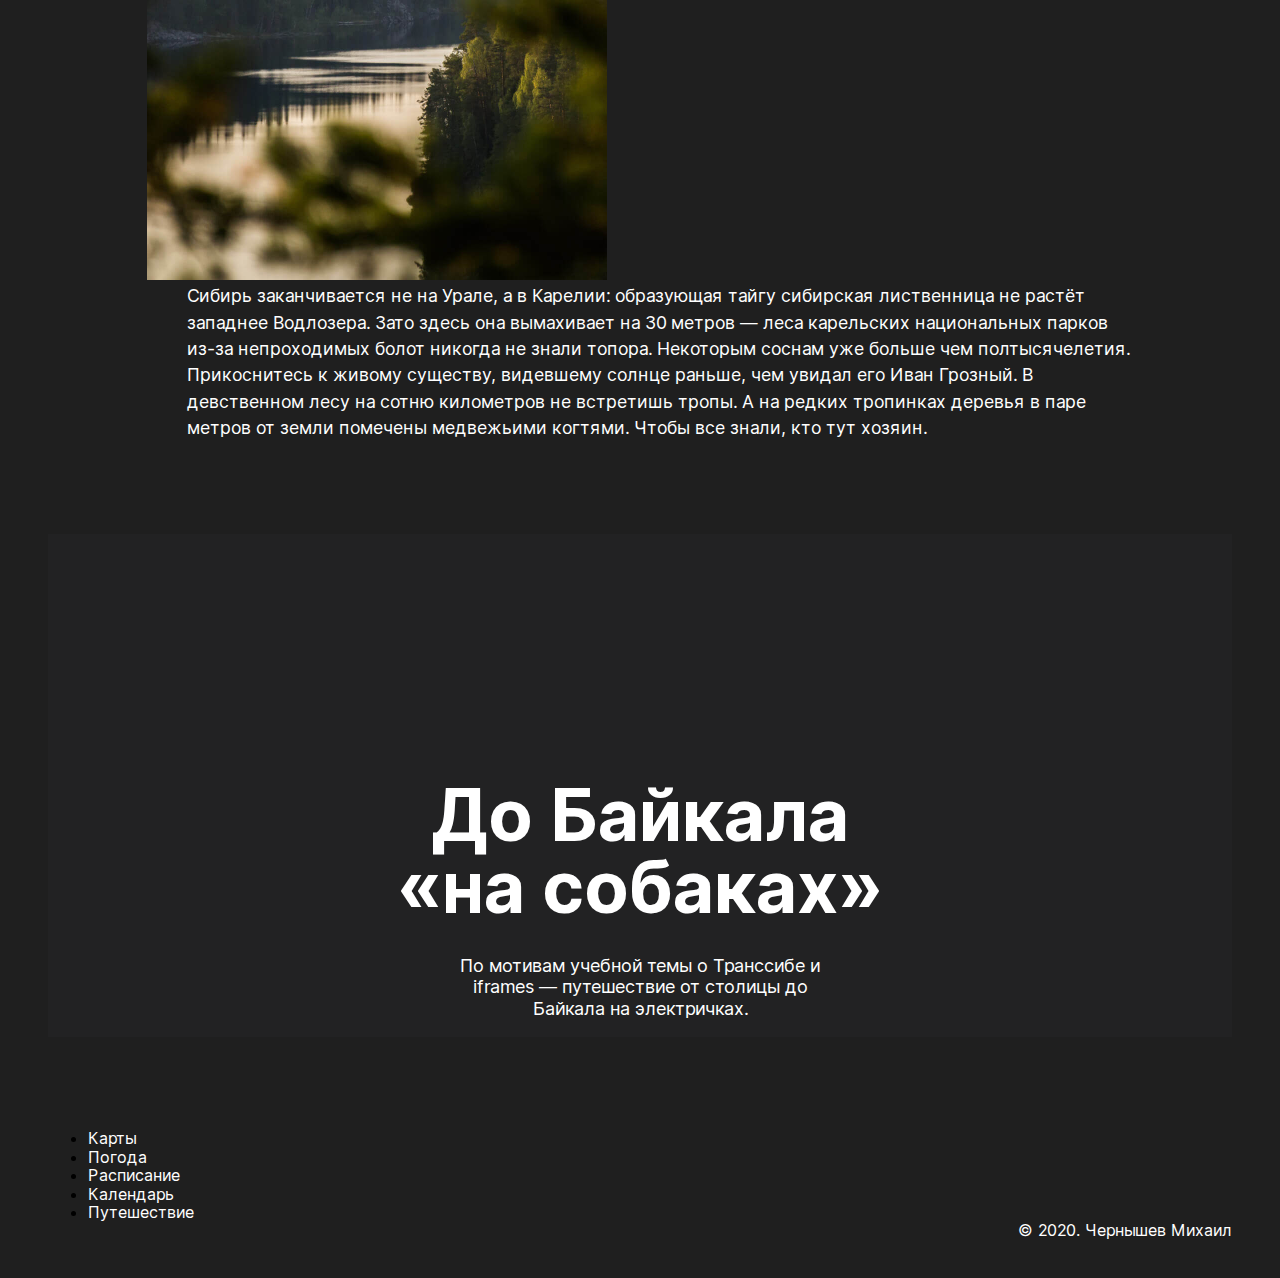
==== commit f04ffcfe: "Add files via upload" ====
--- a/index.html
+++ b/index.html
@@ -4,15 +4,15 @@
     <meta charset="UTF-8">
     <meta name="viewport" content="width=device-width, initial-scale=1.0">
     <link rel="stylesheet" href="./pages/index.css"> 
-    <title>russian-travel</title>
+    <title>Путешествия по России</title>
 </head>
 <body>
     <div class="page">
         <header class="header">
             <img class="header__logo" src="./sprint-3-images/header-logo.svg" alt="логотип">
-            <div clas="header__lang-link">
-                <p class="header__lang-link">Ru</p>
-                <p class="header__lang-link">En</p> 
+            <div class="header__lang-link">
+                <a href="#" class="header__lang-link header__lang-link_active">Ru</a>
+                <a href="#" class="header__lang-link">En</a> 
             </div>
         </header>
 
@@ -28,11 +28,11 @@
                 <h2 class="intro__title">Чего мы там не видели?</h2>
                 <p class="intro__text">По опросам ВЦИОМ, 95% россиян мечтают куда-нибудь поехать, но только 36% планируют провести отпуск в родной стране. Мол, чего мы тут, дома, не видели? На самом деле, Россия — это целая вселенная с ласковым морем юга, густыми лесами Саян и суровыми льдами плато Путорана. А ещё увидеть все эти красоты можно без миллионов на счету, загранпаспорта и многочасовых перелетов. Как, например, Вера Башмакова — смелая молодая мама, которая взяла в охапку троих детей, усадила их в свою «Ладу» и проехала 20 тысяч километров по родной стране. Мы выбрали и описали некоторые интересные места, достойные вашего отпуска.</p>
                 <ul class="intro__list">
-                    <li><b>Часовых поясов</b> 11</li>
-                    <li><b>Объектов природного наследия ЮНЕСКО</b> 12</li>
-                    <li><b>Объектов культурного наследия ЮНЕСКО</b> 16</li>
-                    <li><b>Природных заповедников</b> 105</li>
-                    <li><b>Аэропортов</b> 241</li>
+                    <li><span class="intro__list_bold">Часовых поясов</span> 11</li>
+                    <li><span class="intro__list_bold">Объектов природного наследия ЮНЕСКО</span> 12</li>
+                    <li><span class="intro__list_bold">Объектов культурного наследия ЮНЕСКО</span> 16</li>
+                    <li><span class="intro__list_bold">Природных заповедников</span> 105</li>
+                    <li><span class="intro__list_bold">Аэропортов</span> 241</li>
                 </ul>
             </section>
             <section class="photo-grid">
@@ -51,14 +51,14 @@
             </section>
             <section class="places">
                 <div class="place">
-                    <div class="place__row_top">
+                    <div class="place__row">
                         <h2 class="place__title">Куршская коса</h2>
                         <div class="place__website">
-                            <p class="place__website__url-heading">URL</p>
-                            <a class="place__website__link" href="http://park-kosa.ru">park-kosa.ru</a>
+                            <p class="place__url-heading">URL</p>
+                            <a class="place__link" href="http://park-kosa.ru">park-kosa.ru</a>
                         </div>
                     </div>
-                    <div class="place__row_bottom">
+                    <div class="place__row">
                         <img class="place__image" src="./sprint-3-images/place-kosa.jpg" alt="фотография красот России">
                         <div class="place__text">    
                             <p class="place__paragraph">Здесь, посреди лесов и песчаных дюн, вы сможете увидеть два водных горизонта — спокойного Куршского залива с одной стороны и подёрнутого рябью волн Балтийского моря с другой. Уникальная природная зона на краю российского анклава.</p>
@@ -68,14 +68,14 @@
                 </div>
 
                 <div class="place">
-                    <div class="place__row_top">
+                    <div class="place__row">
                         <h2 class="place__title">Кольский</h2>
                         <div class="place__website">
-                            <p class="place__website__url-heading">URL</p>
-                            <a class="place__website__link" href="https://yourshot.nationalgeographic.com/photos/?keywords=kolskiy">National Geographic</a>
+                            <p class="place__url-heading">URL</p>
+                            <a class="place__link" href="https://yourshot.nationalgeographic.com/photos/?keywords=kolskiy">National Geographic</a>
                         </div>
                     </div>
-                    <div class="place__row_bottom">
+                    <div class="place__row">
                         <img class="place__image" src="./sprint-3-images/place-kolsky.jpg" alt="фотография красот России">
                         <div class="place__text">    
                             <p class="place__paragraph">Почти весь полуостров находится за Полярным кругом. Саамская тундра, от которой на юг — 
@@ -87,14 +87,14 @@
                 </div>
 
                 <div class="place">
-                    <div class="place__row_top">
+                    <div class="place__row">
                         <h2 class="place__title">Алтай</h2>
                         <div class="place__website">
-                            <p class="place__website__url-heading">URL</p>
-                            <a class="place__website__link" href="https://www.facebook.com/vera.bashmakova/posts/10156011613718822">Facebook</a>
+                            <p class="place__url-heading">URL</p>
+                            <a class="place__link" href="https://www.facebook.com/vera.bashmakova/posts/10156011613718822">Facebook</a>
                         </div>
                     </div>
-                    <div class="place__row_bottom">
+                    <div class="place__row">
                         <img class="place__image" src="./sprint-3-images/place-altai.jpg" alt="фотография красот России">
                         <div class="place__text">    
                             <p class="place__paragraph">Алтай — одно из красивейших мест в России. 
@@ -105,14 +105,14 @@
                 </div>
 
                 <div class="place">
-                    <div class="place__row_top">
+                    <div class="place__row">
                         <h2 class="place__title">Зимний Байкал</h2>
                         <div class="place__website">
-                            <p class="place__website__url-heading">URL</p>
-                            <a class="place__website__link" href="https://vk.com/baikalmile">https://vk.com/baikalmile</a>
+                            <p class="place__url-heading">URL</p>
+                            <a class="place__link" href="https://vk.com/baikalmile">https://vk.com/baikalmile</a>
                         </div>
                     </div>
-                    <div class="place__row_bottom">
+                    <div class="place__row">
                         <img class="place__image" src="./sprint-3-images/place-winter-baikal.jpg" alt="фотография красот России">                        
                         <div class="place__text">    
                             <p class="place__paragraph">Всем известен Байкал как крупнейшее озеро 
@@ -124,14 +124,14 @@
                 </div>
 
                 <div class="place">
-                    <div class="place__row_top">
+                    <div class="place__row">
                         <h2 class="place__title">Карелия</h2>
                         <div class="place__website">
-                            <p class="place__website__url-heading">URL</p>
-                            <a class="place__website__link" href="http://vodlozero.ru">http://vodlozero.ru/</a>
+                            <p class="place__url-heading">URL</p>
+                            <a class="place__link" href="http://vodlozero.ru">http://vodlozero.ru/</a>
                         </div>
                     </div>
-                    <div class="place__row_bottom">
+                    <div class="place__row">
                         <img class="place__image" src="./sprint-3-images/place-karelia.jpg" alt="фотография красот России">
                         <div class="place__text">
                             <p class="place__paragraph">Сибирь заканчивается не на Урале, а в Карелии: образующая тайгу сибирская лиственница не растёт западнее Водлозера. Зато здесь она вымахивает на 30 метров — леса карельских национальных парков из-за непроходимых болот никогда не знали топора. Некоторым соснам уже больше чем полтысячелетия. Прикоснитесь к живому существу, видевшему солнце раньше, чем увидал его Иван Грозный. 
@@ -148,15 +148,20 @@
                   <h2 class="cover__title">До Байкала «на собаках»</h2>
                    <p class="cover__subtitle">По мотивам учебной темы о Транссибе и iframes — путешествие от столицы до Байкала на электричках.</p>
                 </a>              
-    </section>
+            </section>
         </main>
         
         <footer class="footer">
-            <a class="footer__link" href="https://yandex.ru/maps">Карты</a>
-            <a class="footer__link" href="https://yandex.ru/pogoda">Погода</a>
-            <a class="footer__link" href="https://rasp.yandex.ru">Расписание</a>
-            <a class="footer__link" href="https://calendar.yandex.ru">Календарь</a>
-            <a class="footer__link" href="https://travel.yandex.ru">Путешествие</a>
+            <nav>
+                <ul class="footer__ul">
+                    <li class="footer__list"><a class="footer__link" href="https://yandex.ru/maps">Карты</a></li>
+                    <li class="footer__list"><a class="footer__link" href="https://yandex.ru/pogoda">Погода</a></li>
+                    <li class="footer__list"><a class="footer__link" href="https://rasp.yandex.ru">Расписание</a></li>
+                    <li class="footer__list"><a class="footer__link" href="https://calendar.yandex.ru">Календарь</a></li>
+                    <li class="footer__list"><a class="footer__link" href="https://travel.yandex.ru">Путешествие</a></li>
+                </ul>
+                
+            </nav>
             <p class="footer__copyright">&copy; 2020. Чернышев Михаил</p>
         </footer> 
     </div>
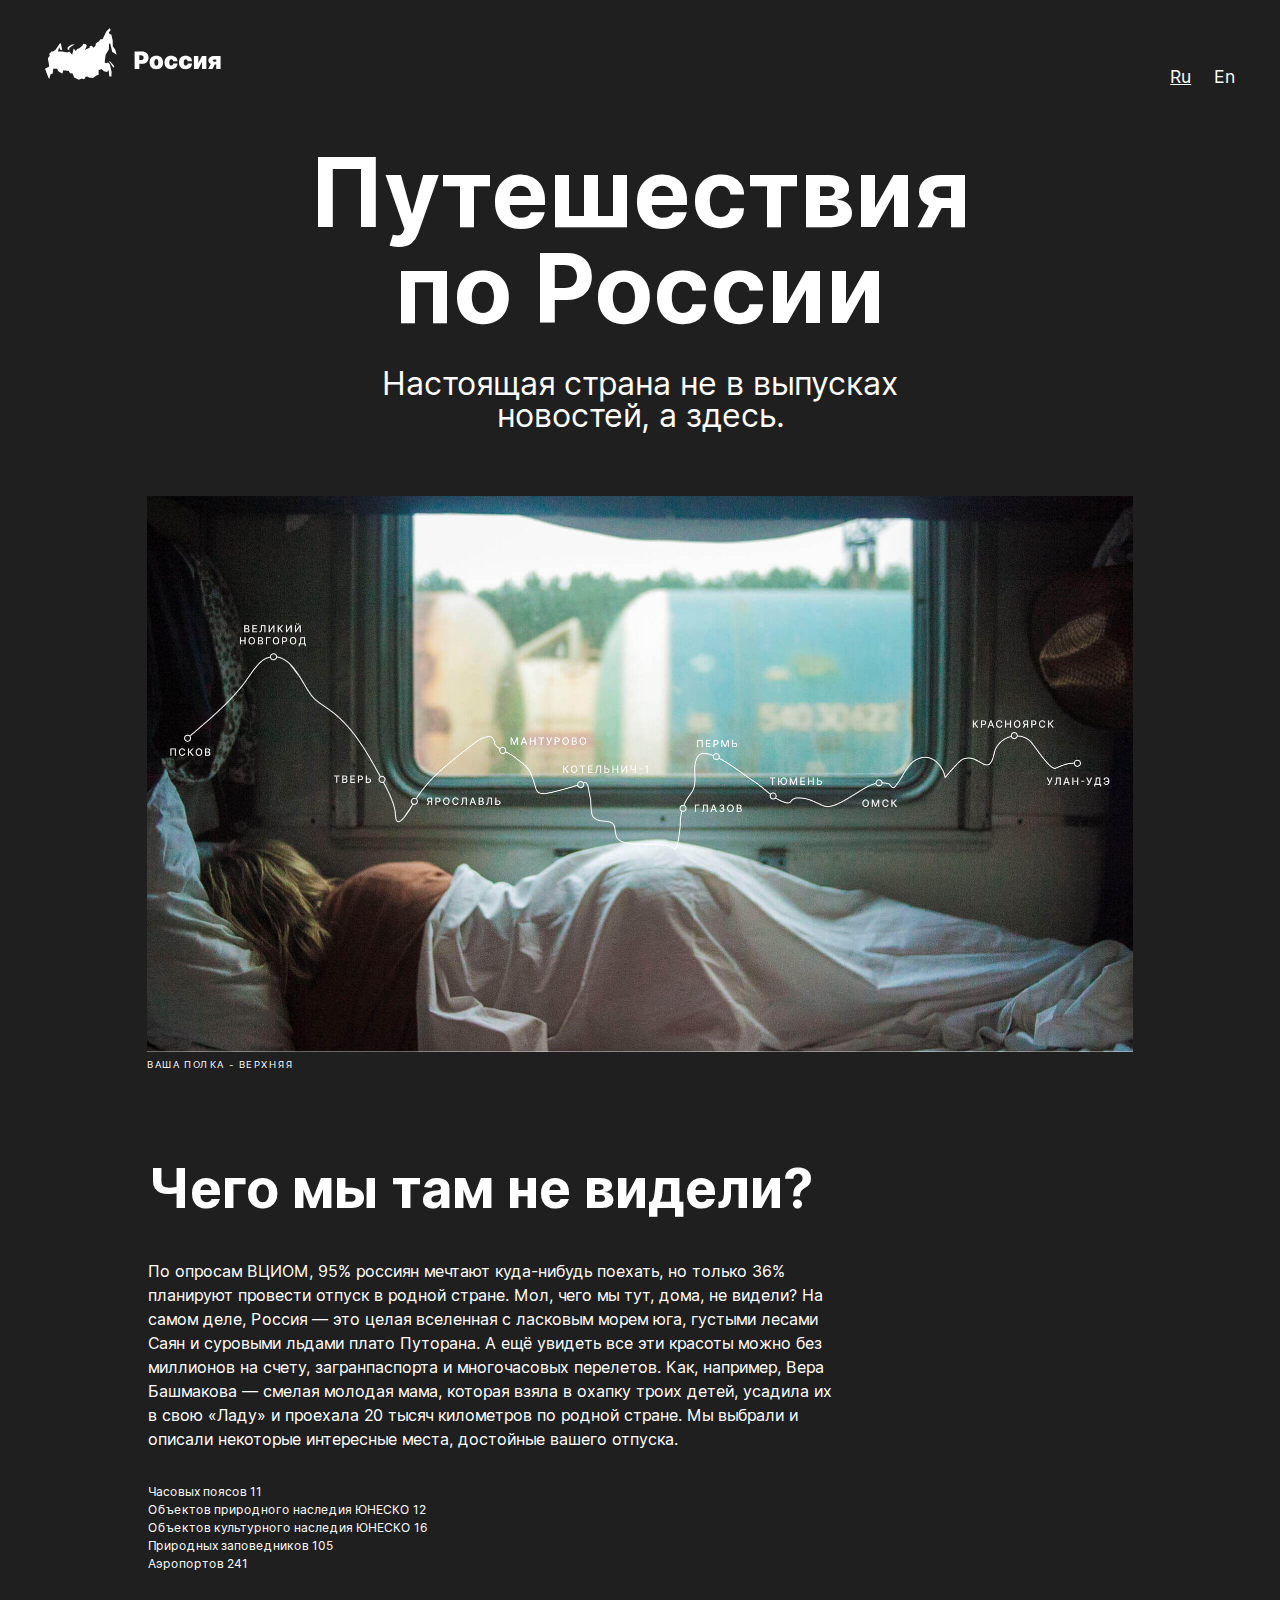
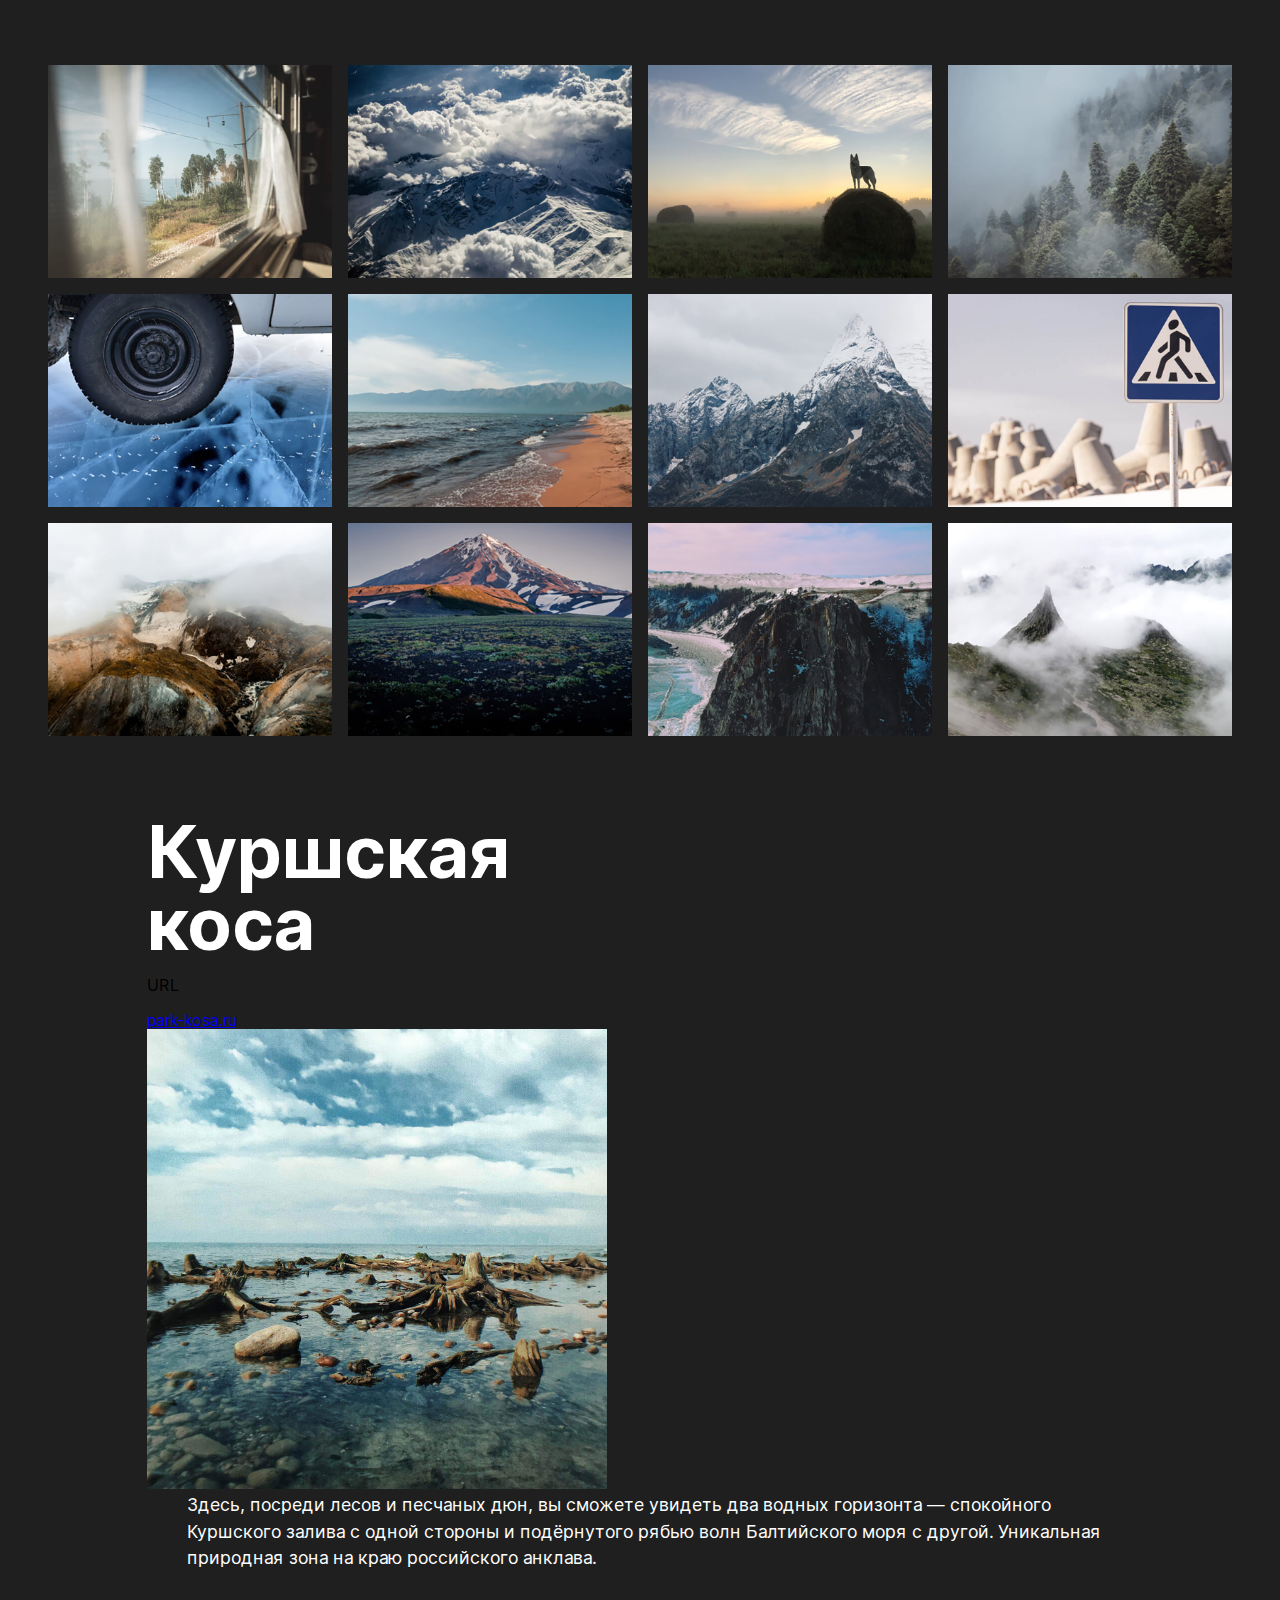
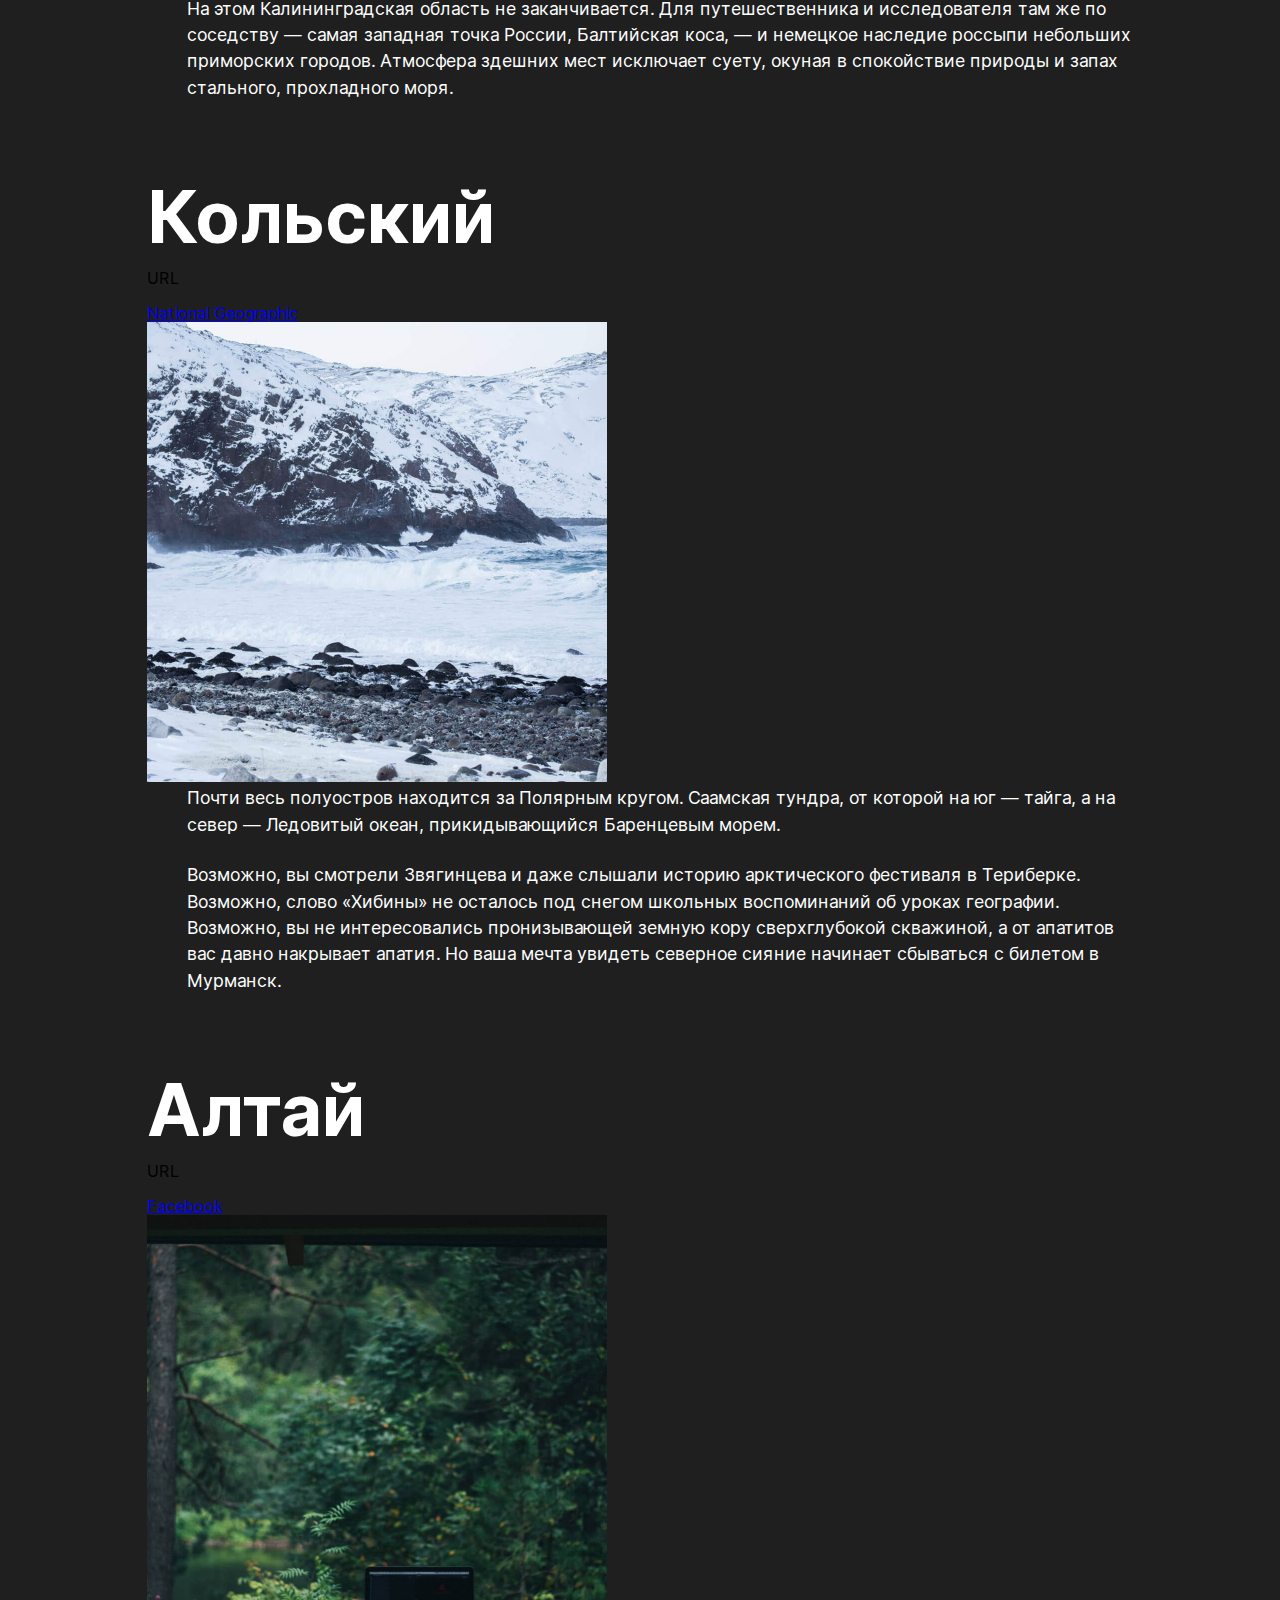
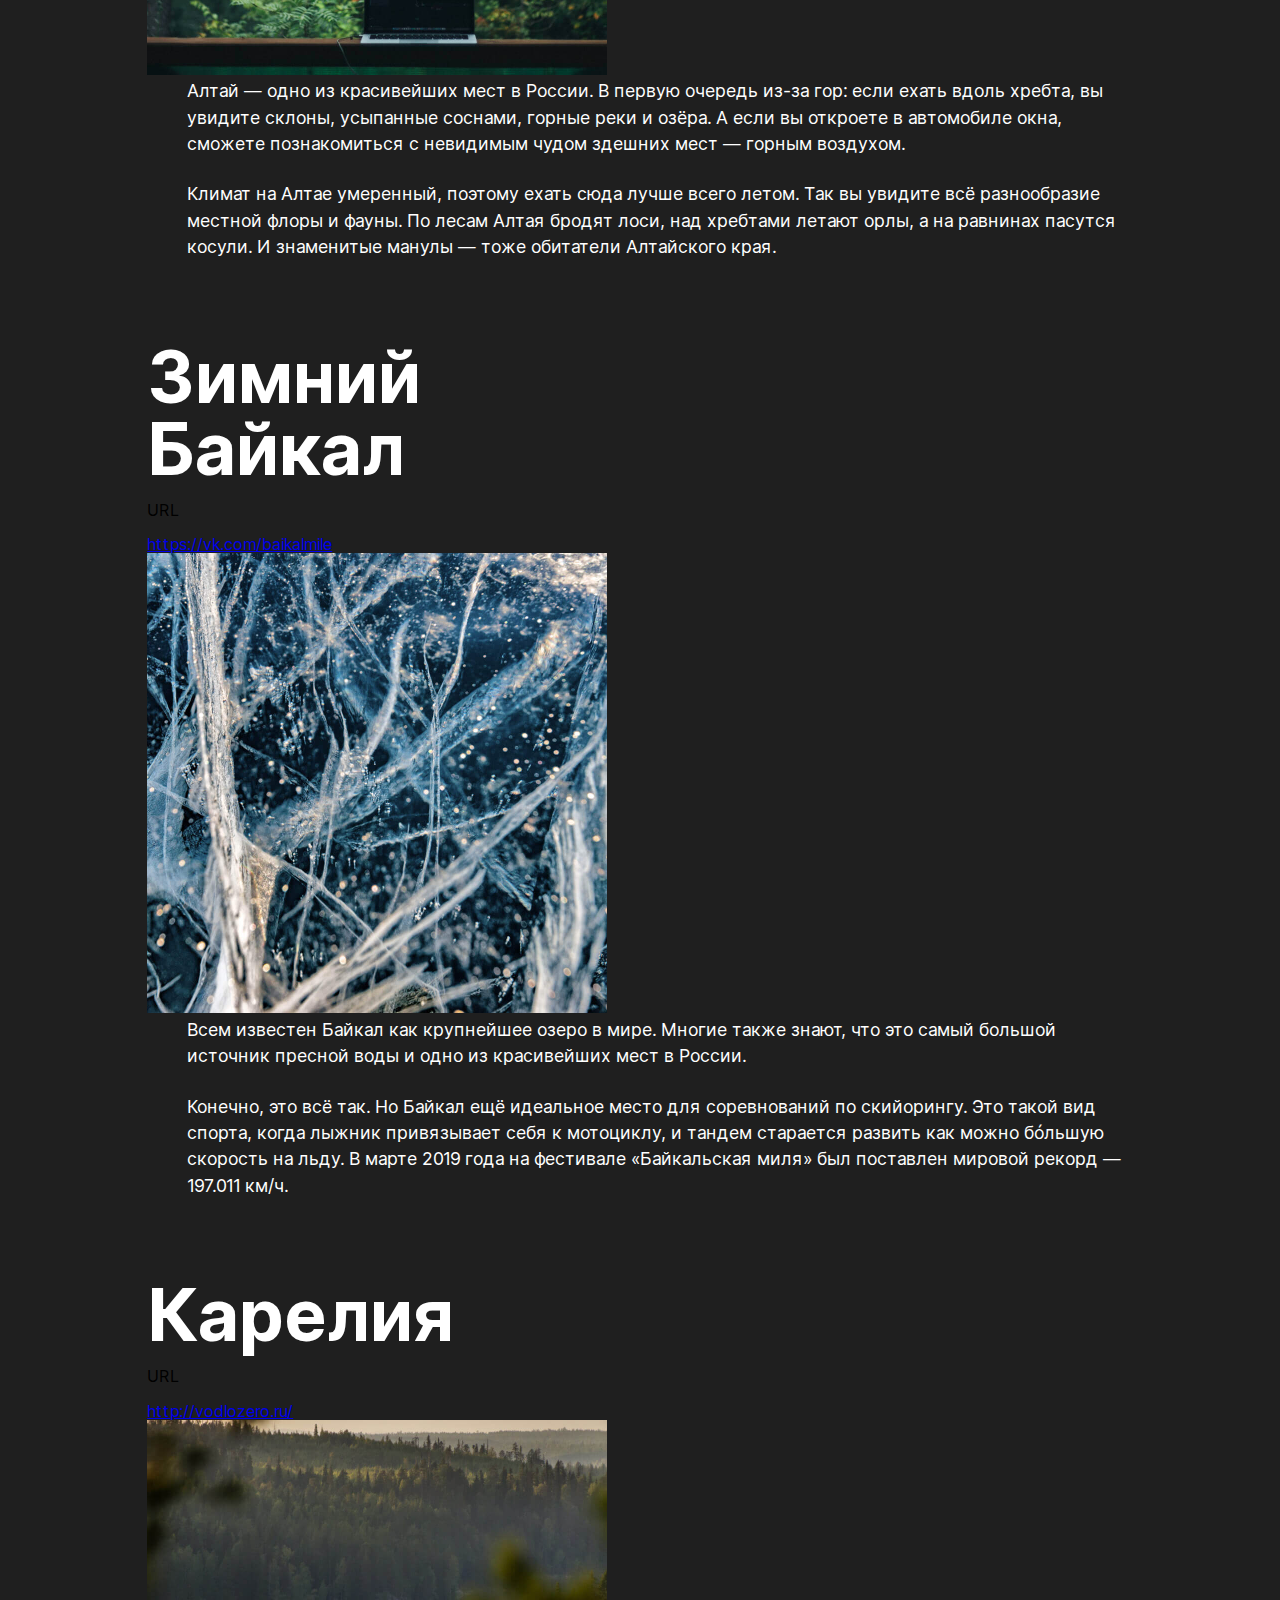
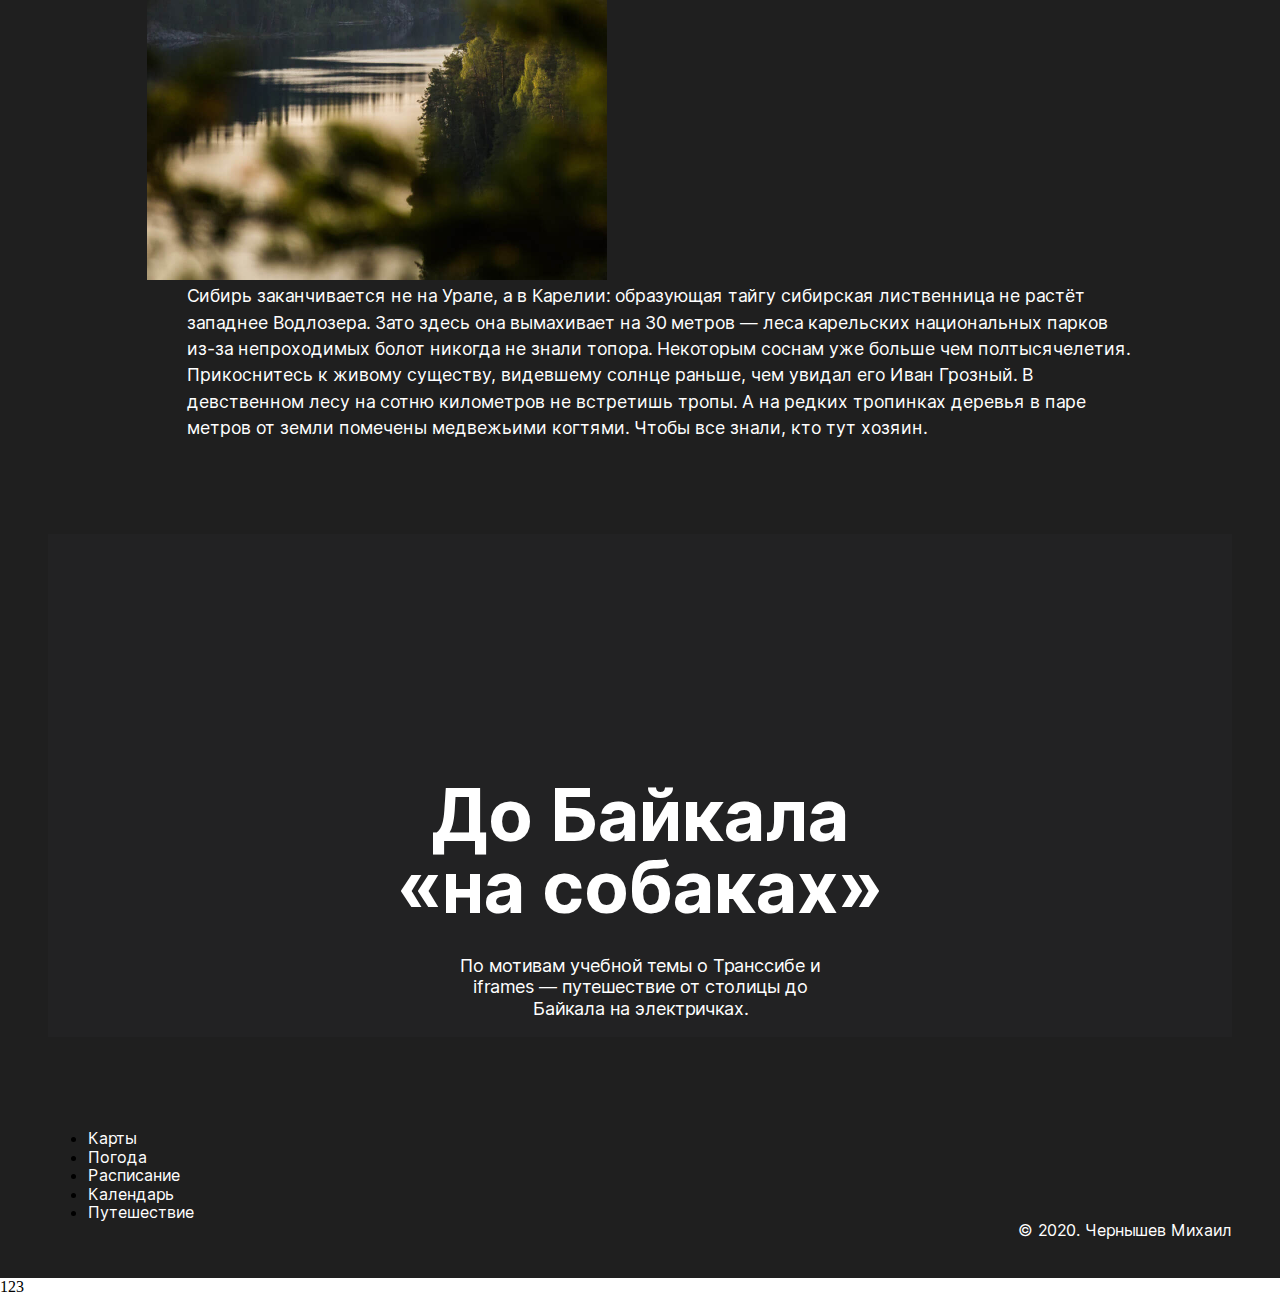
==== commit 8d0e43e0: "my first commit" ====
--- a/index.html
+++ b/index.html
@@ -167,4 +167,5 @@
     </div>
                         
 </body>
+123
 </html>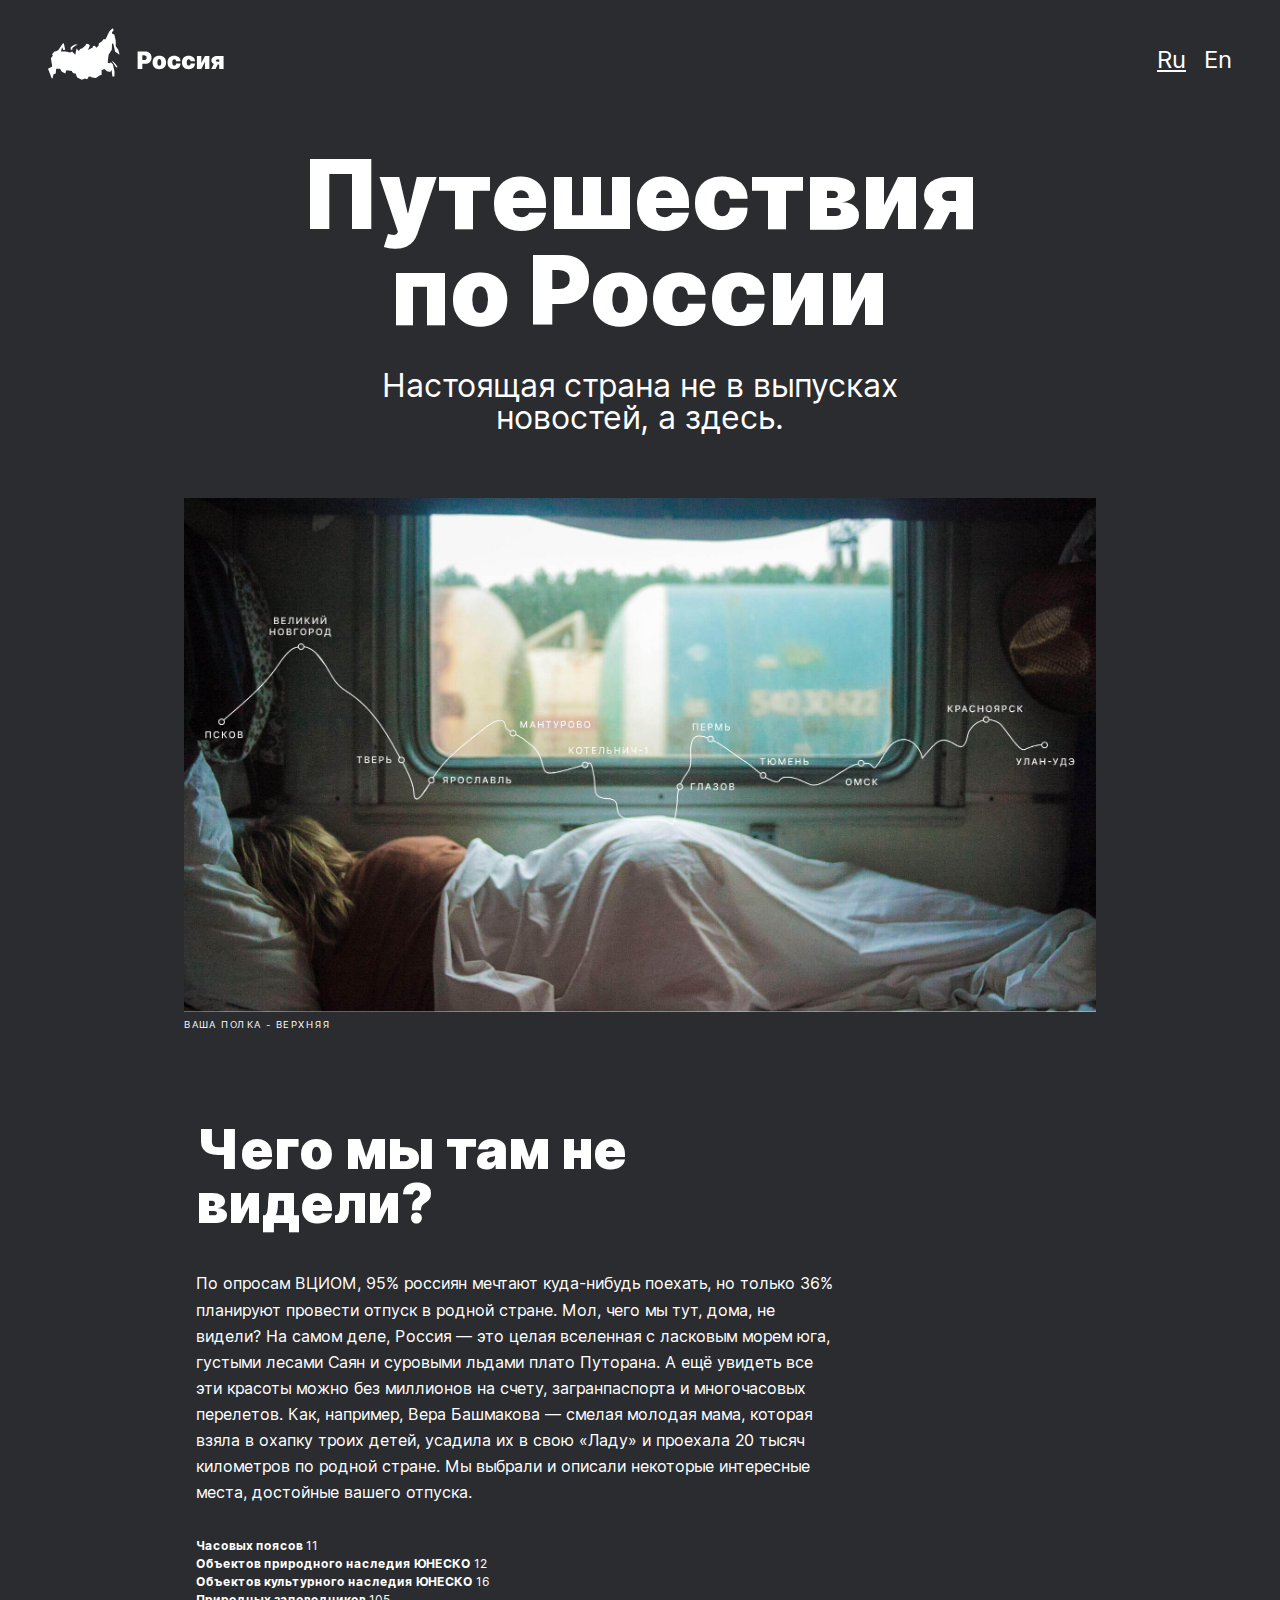
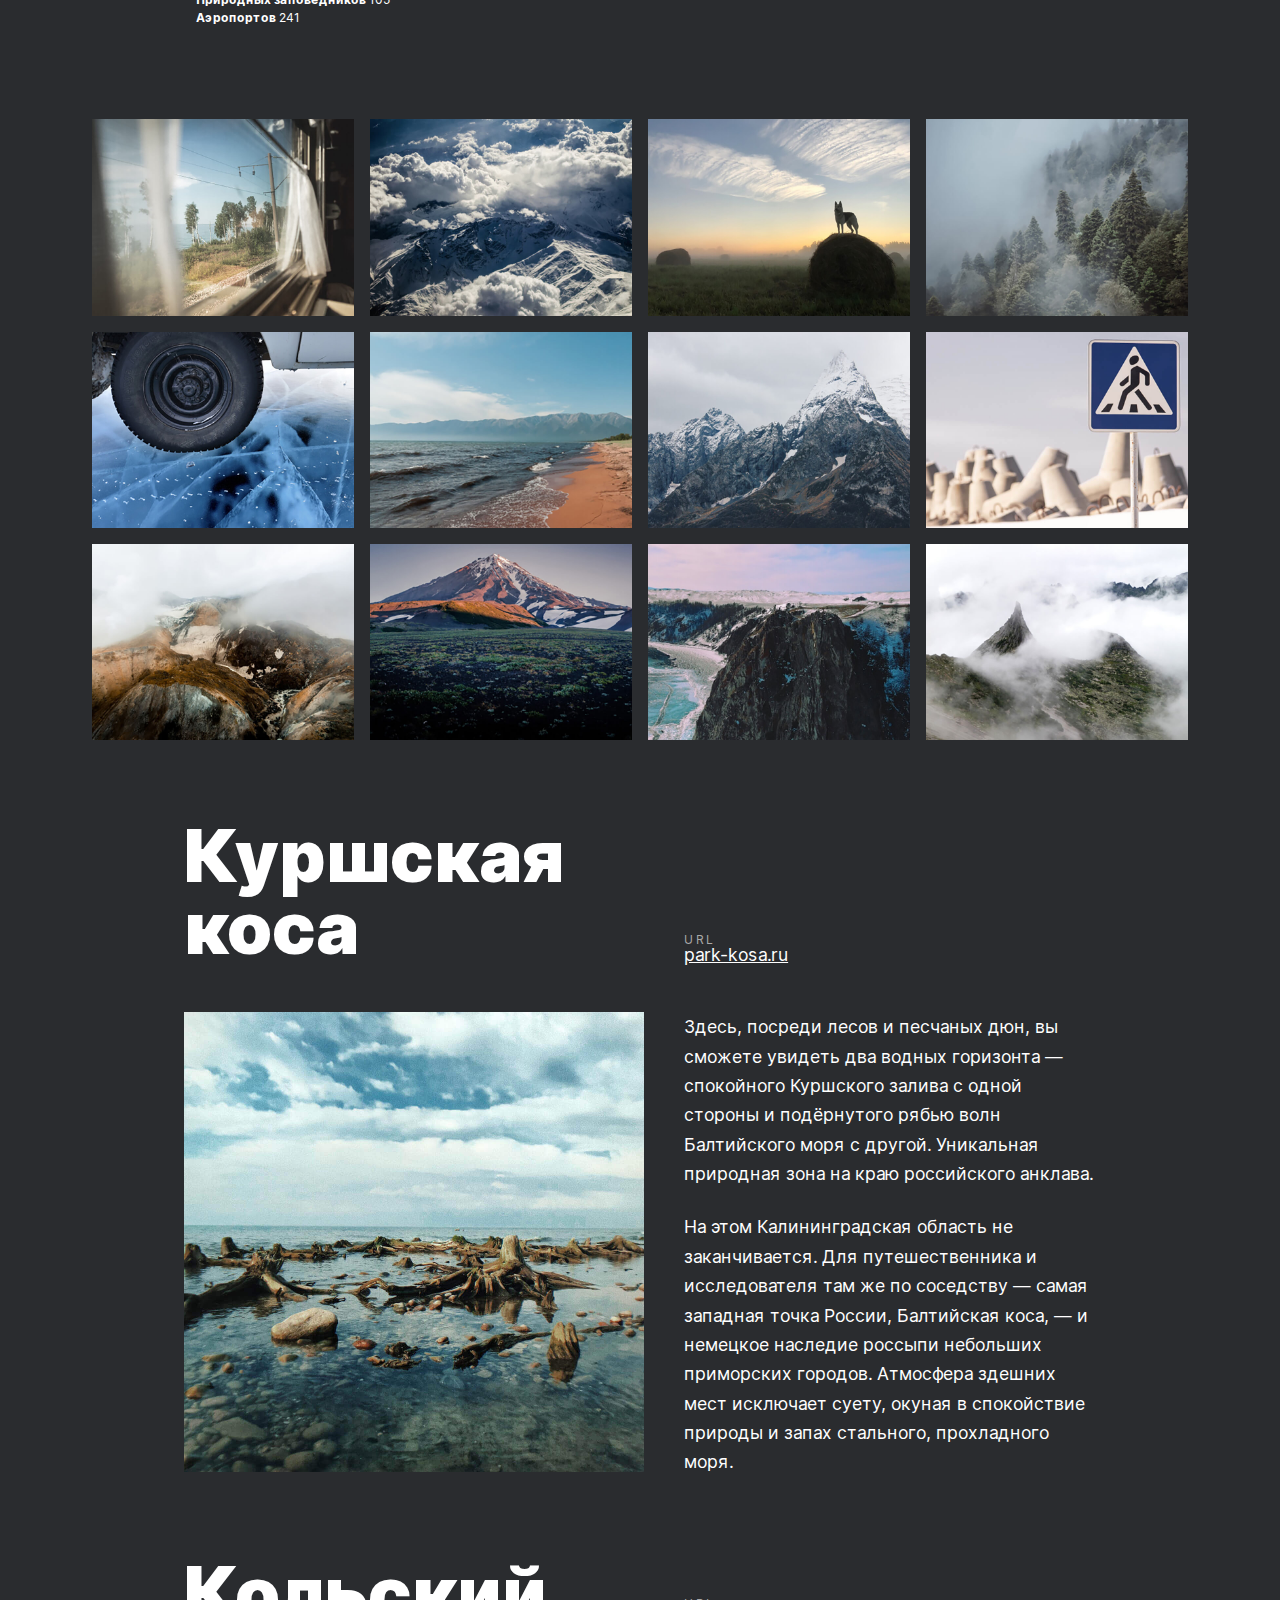
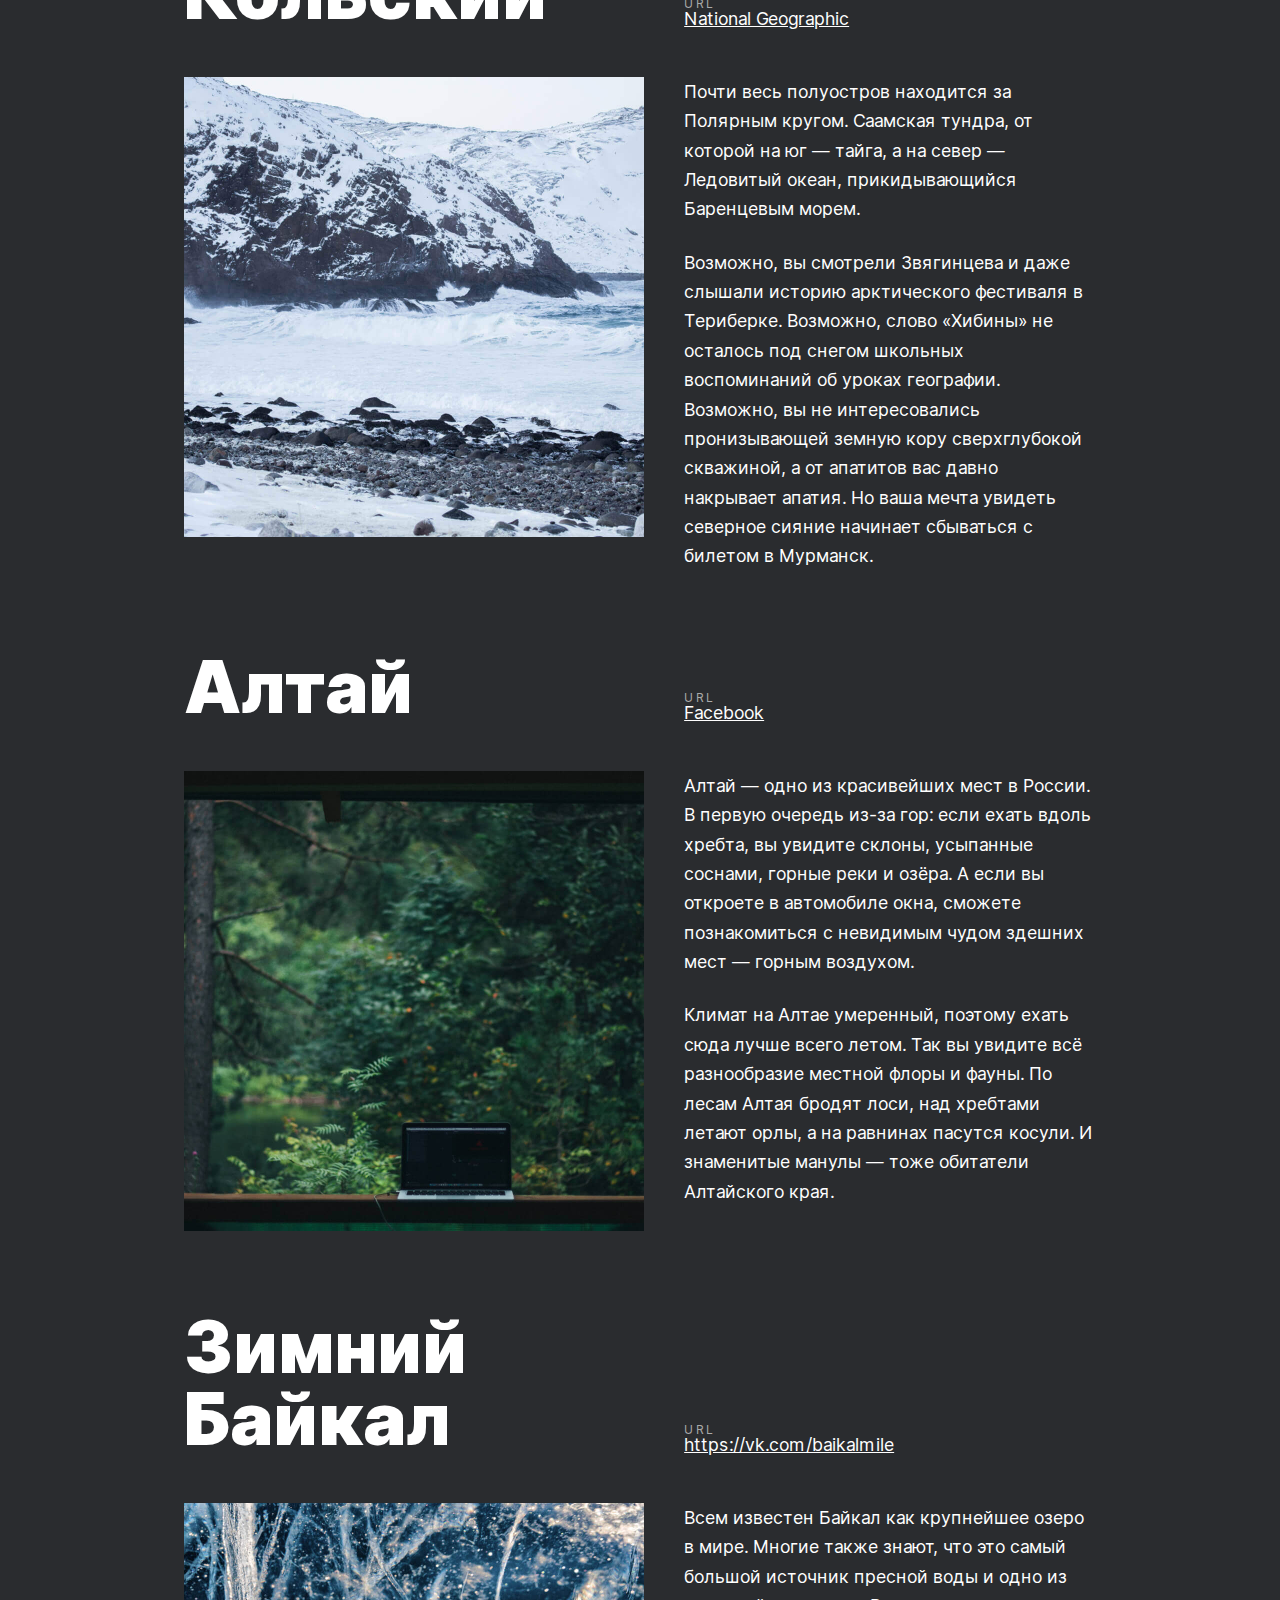
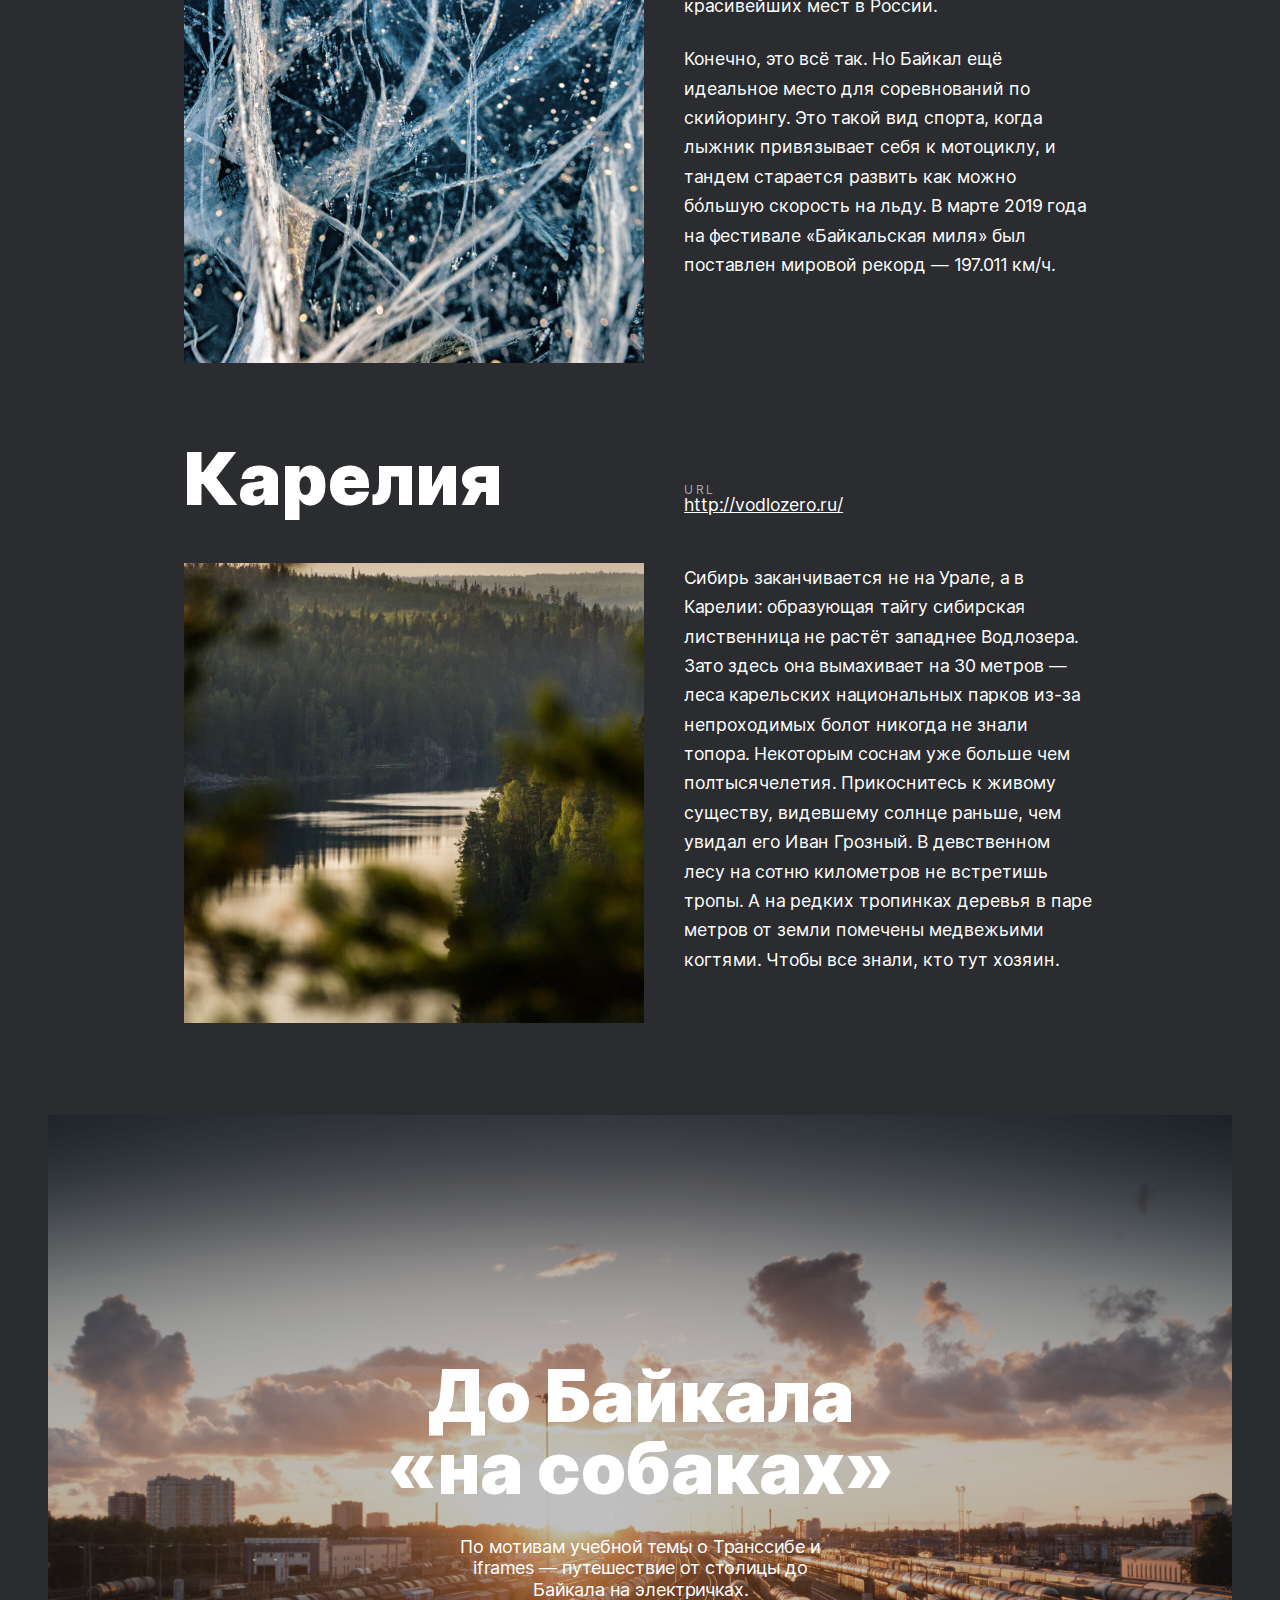
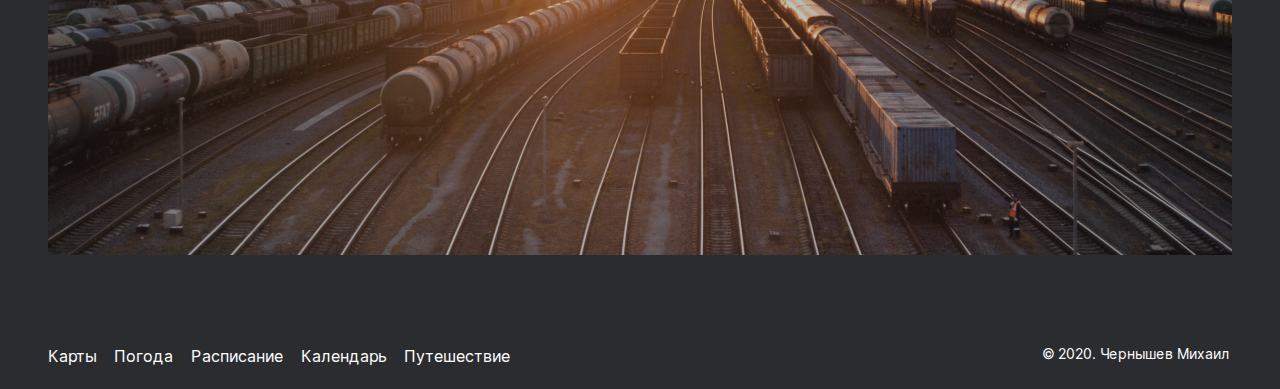
==== commit 8a5a5240: "Add files via upload" ====
--- a/index.html
+++ b/index.html
@@ -10,7 +10,7 @@
     <div class="page">
         <header class="header">
             <img class="header__logo" src="./sprint-3-images/header-logo.svg" alt="логотип">
-            <div class="header__lang-link">
+            <div class="header__lang-block">
                 <a href="#" class="header__lang-link header__lang-link_active">Ru</a>
                 <a href="#" class="header__lang-link">En</a> 
             </div>
@@ -28,11 +28,11 @@
                 <h2 class="intro__title">Чего мы там не видели?</h2>
                 <p class="intro__text">По опросам ВЦИОМ, 95% россиян мечтают куда-нибудь поехать, но только 36% планируют провести отпуск в родной стране. Мол, чего мы тут, дома, не видели? На самом деле, Россия — это целая вселенная с ласковым морем юга, густыми лесами Саян и суровыми льдами плато Путорана. А ещё увидеть все эти красоты можно без миллионов на счету, загранпаспорта и многочасовых перелетов. Как, например, Вера Башмакова — смелая молодая мама, которая взяла в охапку троих детей, усадила их в свою «Ладу» и проехала 20 тысяч километров по родной стране. Мы выбрали и описали некоторые интересные места, достойные вашего отпуска.</p>
                 <ul class="intro__list">
-                    <li><span class="intro__list_bold">Часовых поясов</span> 11</li>
-                    <li><span class="intro__list_bold">Объектов природного наследия ЮНЕСКО</span> 12</li>
-                    <li><span class="intro__list_bold">Объектов культурного наследия ЮНЕСКО</span> 16</li>
-                    <li><span class="intro__list_bold">Природных заповедников</span> 105</li>
-                    <li><span class="intro__list_bold">Аэропортов</span> 241</li>
+                    <li><span class="intro__list-bold">Часовых поясов</span> 11</li>
+                    <li><span class="intro__list-bold">Объектов природного наследия ЮНЕСКО</span> 12</li>
+                    <li><span class="intro__list-bold">Объектов культурного наследия ЮНЕСКО</span> 16</li>
+                    <li><span class="intro__list-bold">Природных заповедников</span> 105</li>
+                    <li><span class="intro__list-bold">Аэропортов</span> 241</li>
                 </ul>
             </section>
             <section class="photo-grid">
@@ -144,10 +144,11 @@
             </section>
 
             <section class="cover">
-                <a href="https://stampsy.com/na-elektrichkakh-do-baikala" class="cover__overlay">
-                  <h2 class="cover__title">До Байкала «на собаках»</h2>
-                   <p class="cover__subtitle">По мотивам учебной темы о Транссибе и iframes — путешествие от столицы до Байкала на электричках.</p>
-                </a>              
+                    <a href="https://stampsy.com/na-elektrichkakh-do-baikala" class="cover__overlay">
+                        <h2 class="cover__title">До Байкала «на собаках»</h2>
+                        <p class="cover__subtitle">По мотивам учебной темы о Транссибе и iframes — путешествие от столицы до Байкала на электричках.</p>
+                    </a>  
+                            
             </section>
         </main>
         
@@ -158,14 +159,12 @@
                     <li class="footer__list"><a class="footer__link" href="https://yandex.ru/pogoda">Погода</a></li>
                     <li class="footer__list"><a class="footer__link" href="https://rasp.yandex.ru">Расписание</a></li>
                     <li class="footer__list"><a class="footer__link" href="https://calendar.yandex.ru">Календарь</a></li>
-                    <li class="footer__list"><a class="footer__link" href="https://travel.yandex.ru">Путешествие</a></li>
-                </ul>
-                
+                    <li class="footer__list"><a class="footer__link" href="https://travel.yandex.ru">Путешествие</a></li>    
+                </ul>    
             </nav>
-            <p class="footer__copyright">&copy; 2020. Чернышев Михаил</p>
+            <p class="footer__copyright">&copy; 2020. Чернышев Михаил</p>    
         </footer> 
     </div>
                         
 </body>
-123
 </html>--- a/pages/index.css
+++ b/pages/index.css
@@ -1,4 +1,5 @@
 @import url(../root/normalize.css);
+@import url(../Inter/inter.css);
 @import url(../blocks/cover/cover.css);
 @import url(../blocks/footer/footer.css);
 @import url(../blocks/header/header.css);
@@ -7,15 +8,5 @@
 @import url(../blocks/photo-grid/photo-grid.css);
 @import url(../blocks/place/place.css);
 @import url(../blocks/page/page.css);
+@import url(../blocks/content/content.css);
 
-@font-face{
-    src: url('../../Inter-3.13/Inter Web/Inter-Regular.woff2') format('woff2'),
-         url('../../Inter-3.13/Inter Web/Inter-Regular.woff') format('woff');
-    font-family: 'Inter';
-}
-@font-face{
-    src: url('../../Inter-3.13/Inter Web/Inter-Bold.woff2') format('woff2'),
-         url('../../Inter-3.13/Inter Web/Inter-Bold.woff') format('woff');
-    font-family: 'Inter';
-    font-weight: bold;
-}